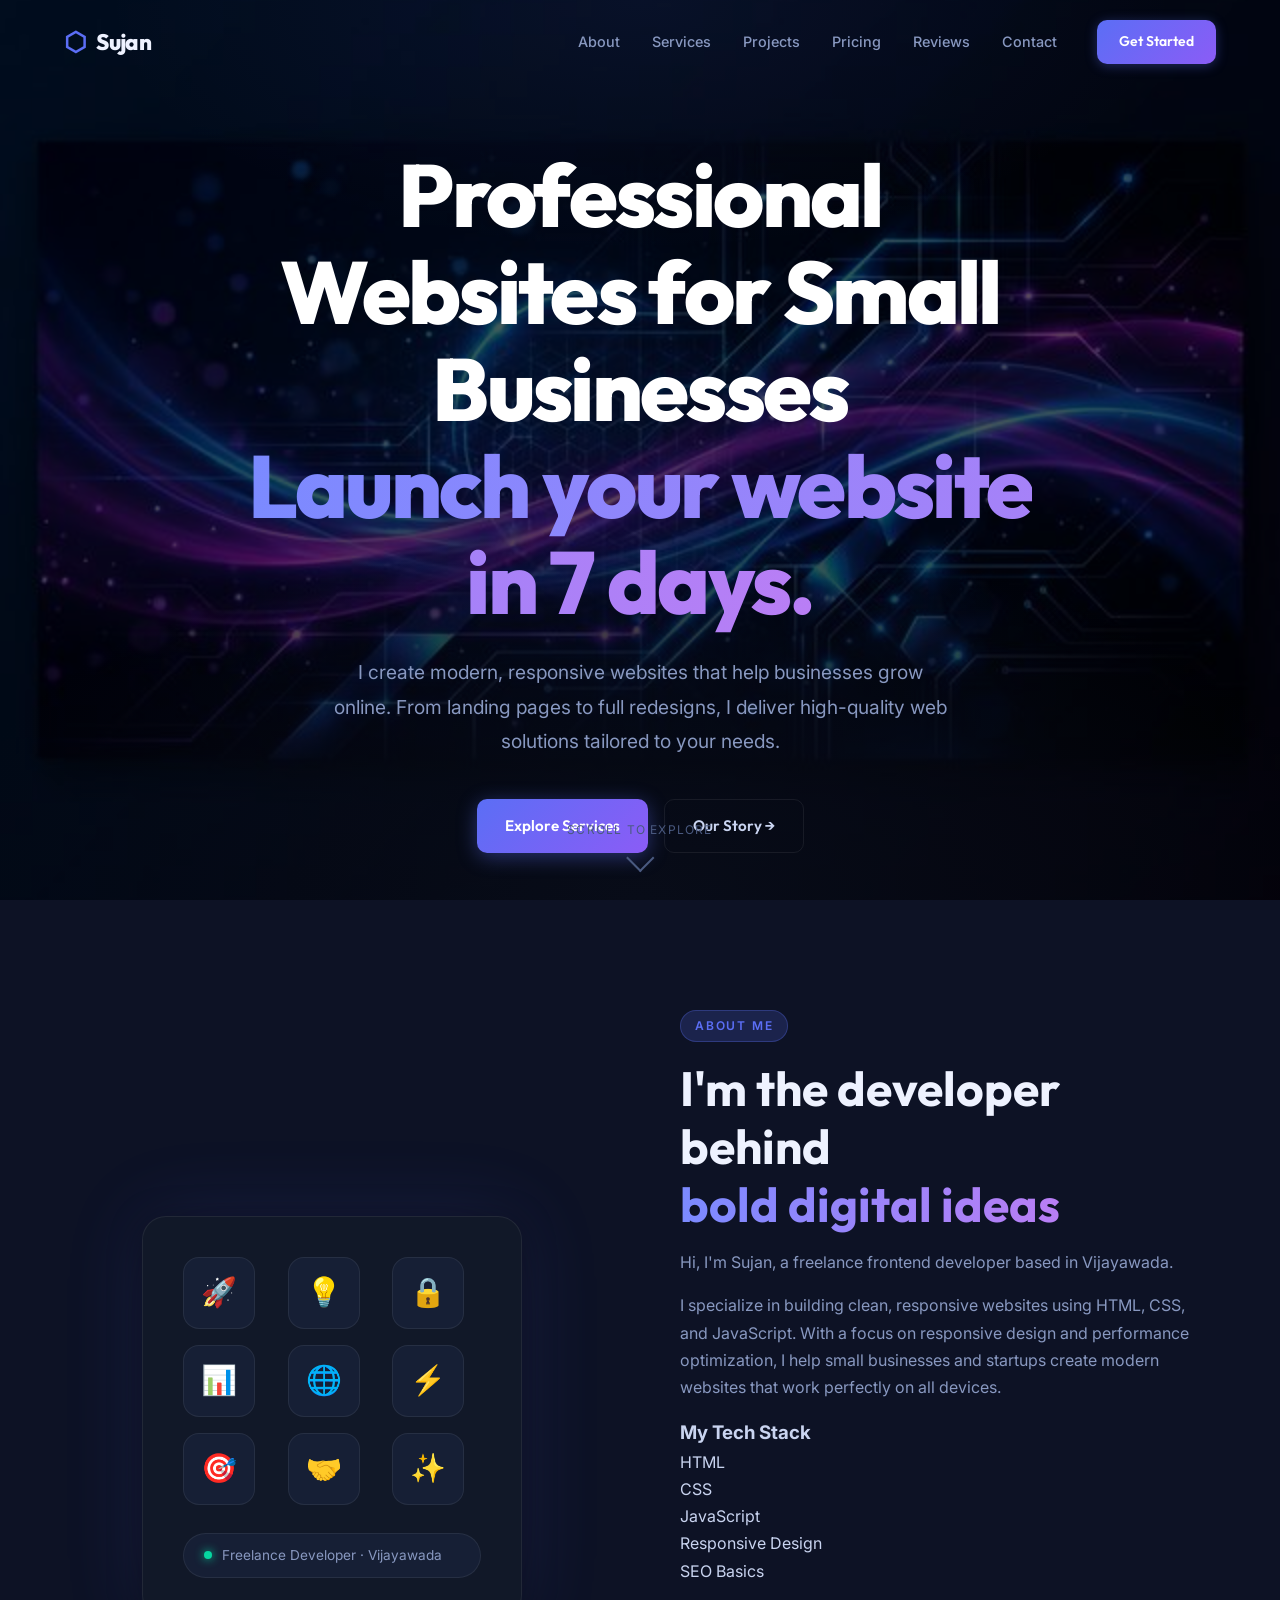
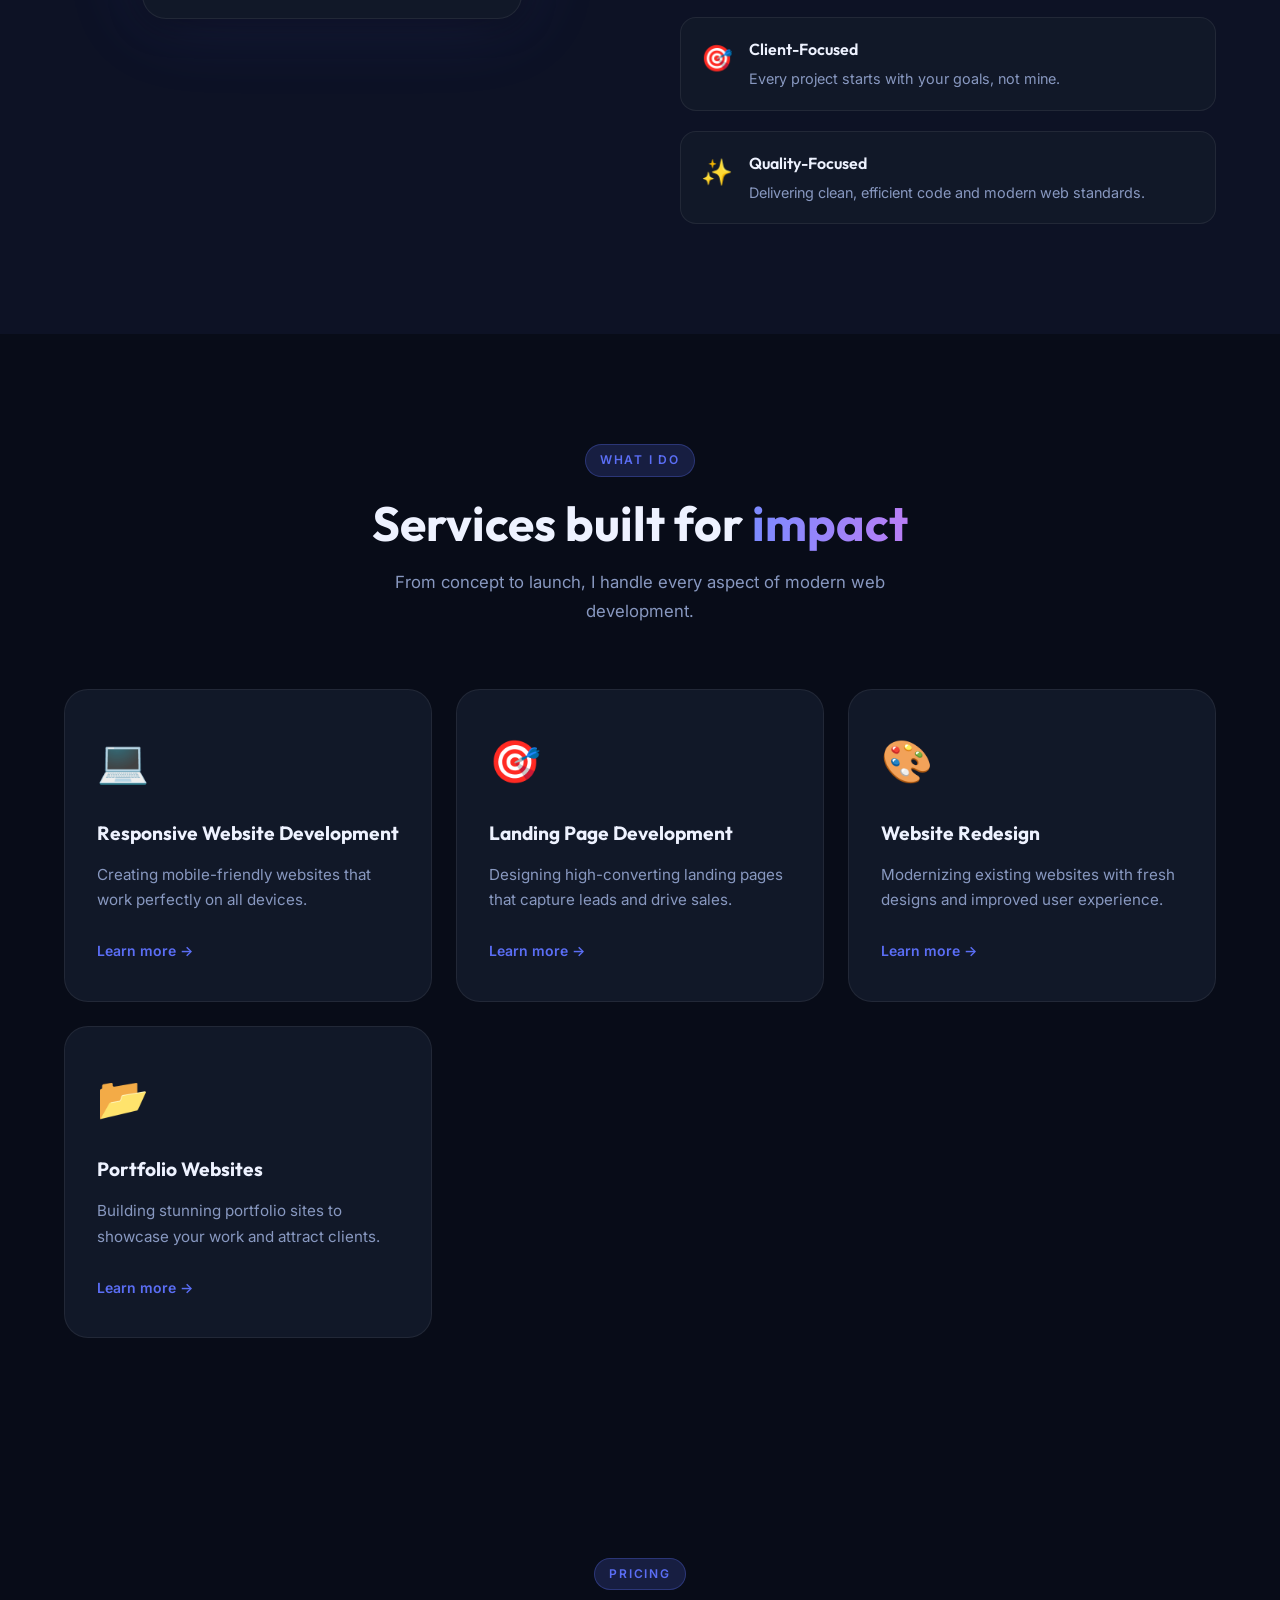
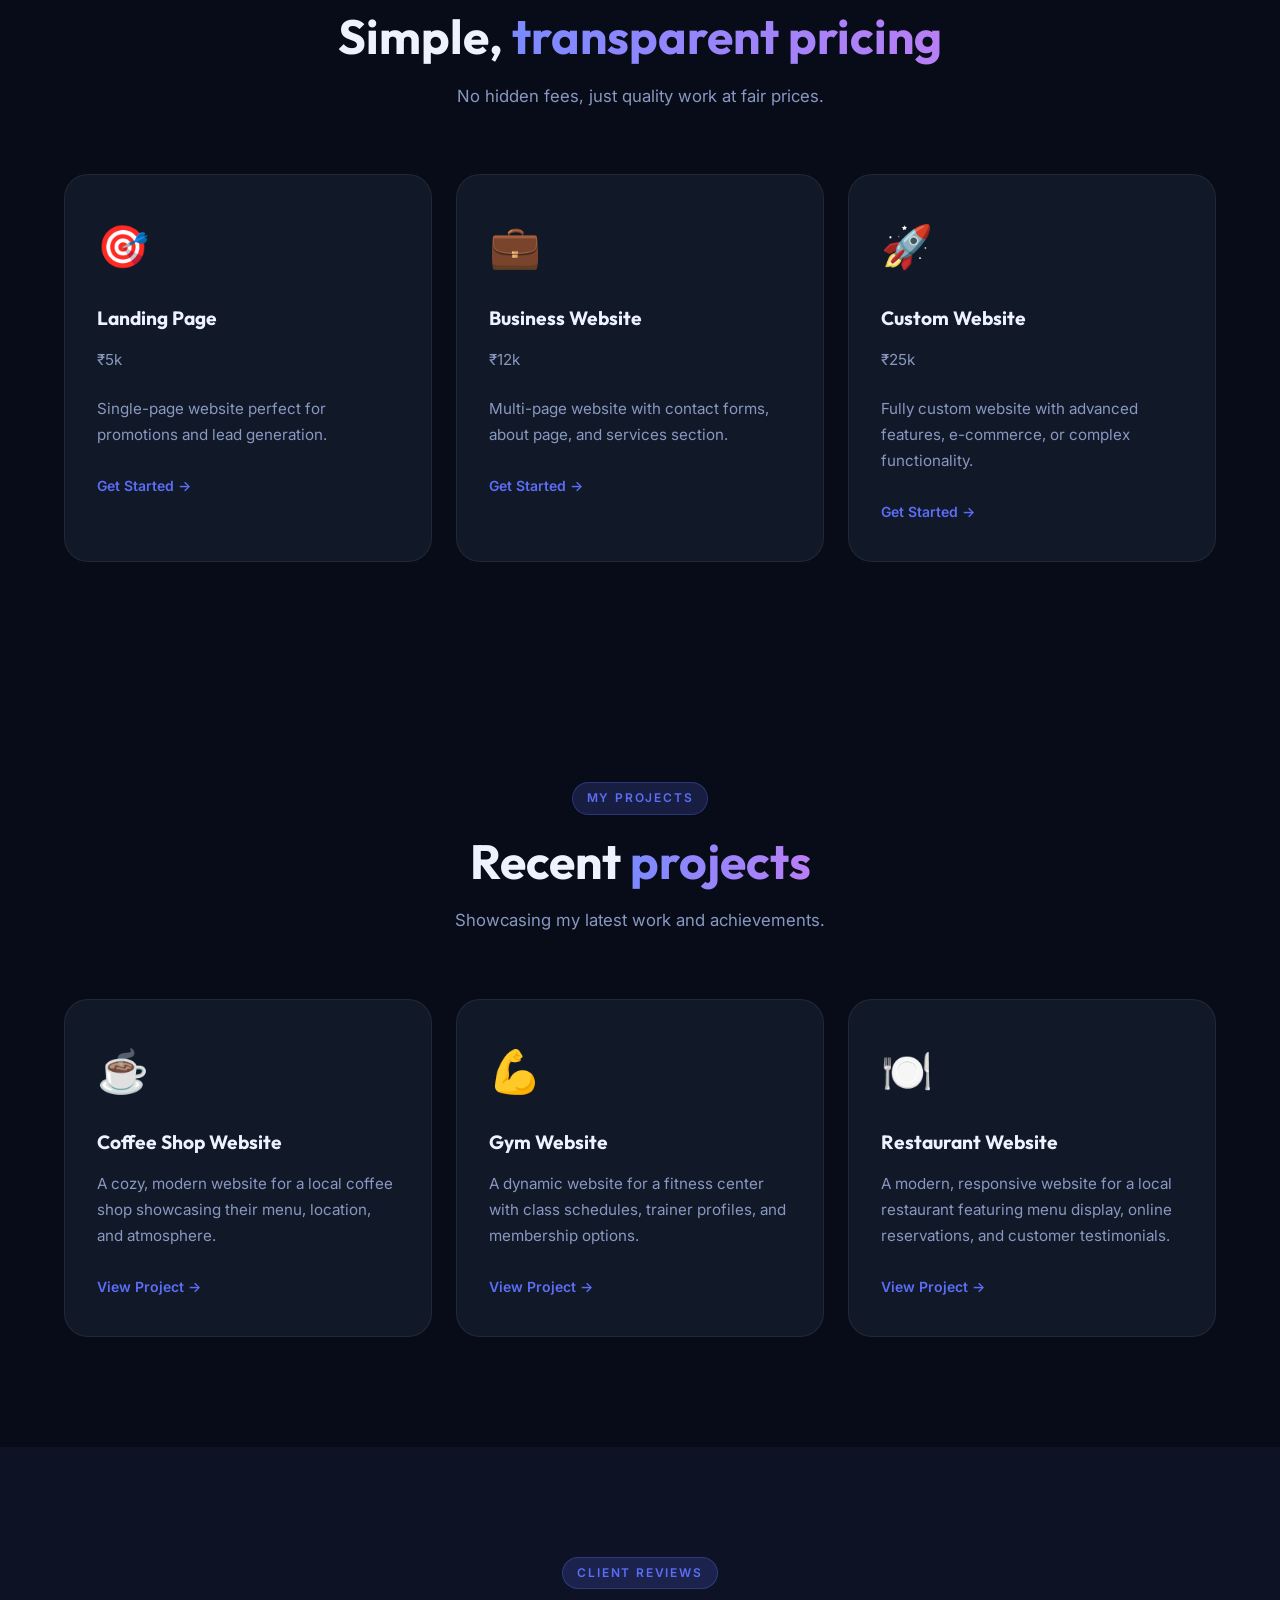
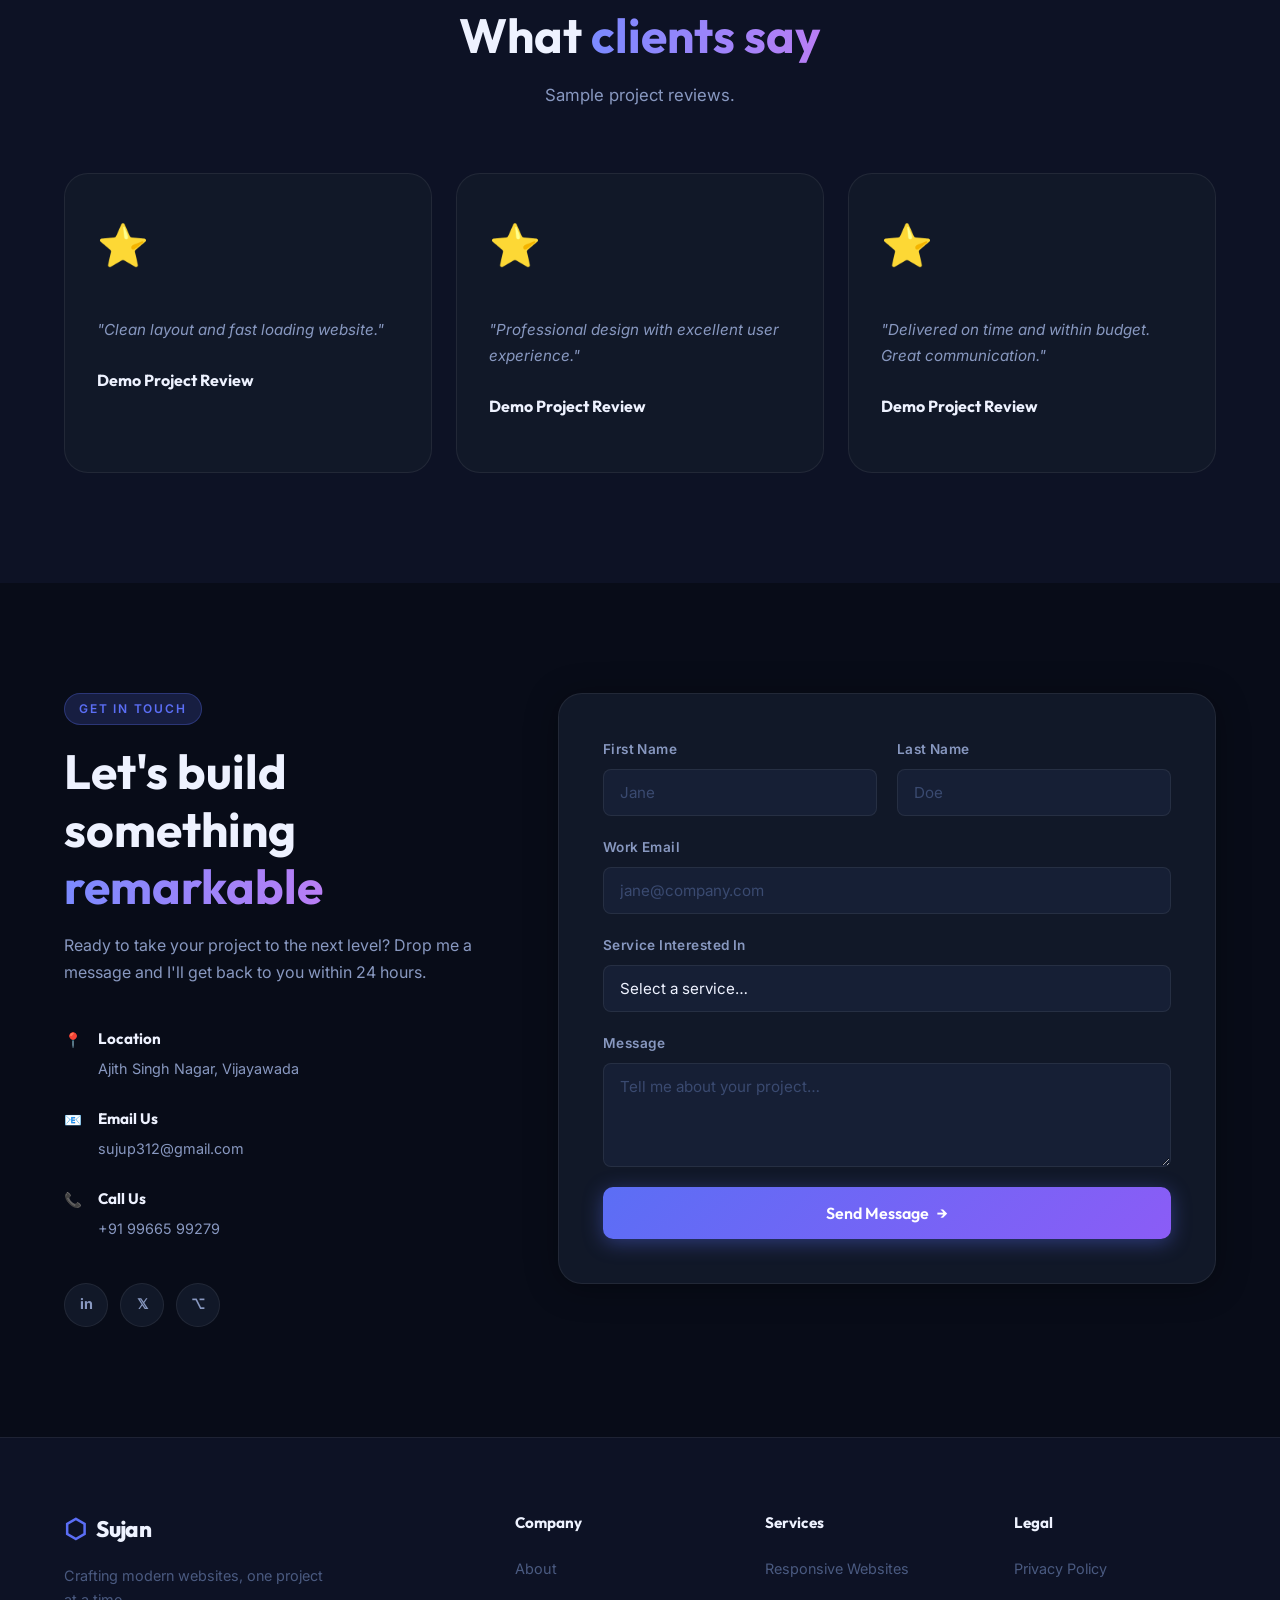
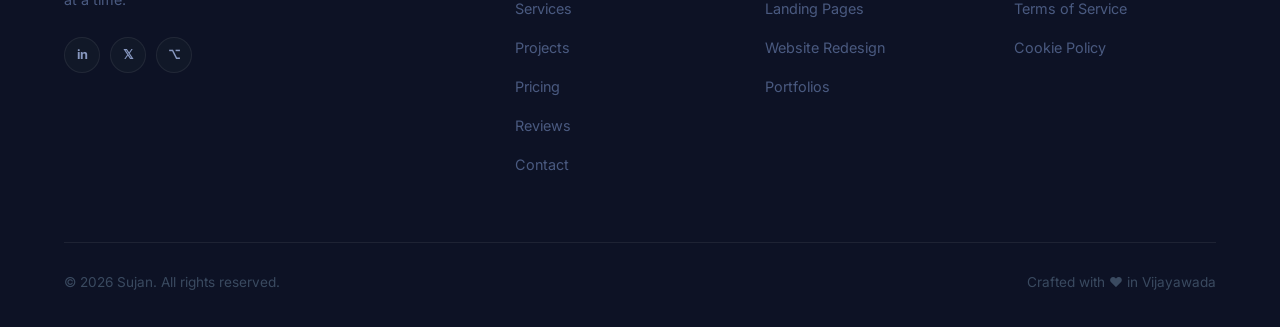
==== index.html @ 2dad61d9 "Add files via upload" ====
<!DOCTYPE html>
<html lang="en">
<head>
  <meta charset="UTF-8" />
  <meta name="viewport" content="width=device-width, initial-scale=1.0" />
  <meta name="description" content="Sujan – Freelance Web Developer specializing in responsive websites, landing pages, and redesigns." />
  <title>Sujan – Freelance Web Developer</title>
  <link rel="preconnect" href="https://fonts.googleapis.com" />
  <link rel="preconnect" href="https://fonts.gstatic.com" crossorigin />
  <link href="https://fonts.googleapis.com/css2?family=Outfit:wght@300;400;500;600;700;800&family=Inter:wght@300;400;500;600&display=swap" rel="stylesheet" />
  <link rel="stylesheet" href="style.css" />
</head>
<body>

  <!-- ===== NAVBAR ===== -->
  <nav class="navbar" id="navbar">
    <div class="nav-container">
      <a href="#home" class="nav-logo">
        <span class="logo-icon">⬡</span>
        <span>Sujan</span>
      </a>
      <ul class="nav-links" id="nav-links">
        <li><a href="#about" class="nav-link">About</a></li>
        <li><a href="#services" class="nav-link">Services</a></li>
        <li><a href="#projects" class="nav-link">Projects</a></li>
        <li><a href="#pricing" class="nav-link">Pricing</a></li>
        <li><a href="#testimonials" class="nav-link">Reviews</a></li>
        <li><a href="#contact" class="nav-link">Contact</a></li>
      </ul>
      <a href="#contact" class="btn btn-nav">Get Started</a>
      <button class="hamburger" id="hamburger" aria-label="Toggle menu">
        <span></span><span></span><span></span>
      </button>
    </div>
  </nav>

  <!-- ===== HERO ===== -->
  <section class="hero" id="home">
    <div class="hero-bg"></div>
    <div class="hero-overlay"></div>
    <div class="hero-content reveal">
      <h1 class="hero-title">
        Professional Websites for Small Businesses<br />
        <span class="gradient-text">Launch your website in 7 days.</span>
      </h1>
      <p class="hero-subtitle">
        I create modern, responsive websites that help businesses grow online. From landing pages to full redesigns, I deliver high-quality web solutions tailored to your needs.
      </p>
      <div class="hero-cta">
        <a href="#services" class="btn btn-primary">Explore Services</a>
        <a href="#about" class="btn btn-ghost">Our Story →</a>
      </div>
    </div>
    <div class="hero-scroll-hint">
      <span>Scroll to explore</span>
      <div class="scroll-arrow"></div>
    </div>
  </section>

  <!-- ===== ABOUT ===== -->
  <section class="about section" id="about">
    <div class="container">
      <div class="about-grid">
        <div class="about-visual reveal">
          <div class="about-card-wrap">
            <div class="about-glow-card">
              <div class="about-icon-grid">
                <div class="icon-tile" style="--d:0.0s">🚀</div>
                <div class="icon-tile" style="--d:0.1s">💡</div>
                <div class="icon-tile" style="--d:0.2s">🔒</div>
                <div class="icon-tile" style="--d:0.3s">📊</div>
                <div class="icon-tile" style="--d:0.4s">🌐</div>
                <div class="icon-tile" style="--d:0.5s">⚡</div>
                <div class="icon-tile" style="--d:0.6s">🎯</div>
                <div class="icon-tile" style="--d:0.7s">🤝</div>
                <div class="icon-tile" style="--d:0.8s">✨</div>
              </div>
              <div class="about-badge-float">
                <span class="badge-dot"></span> Freelance Developer · Vijayawada
              </div>
            </div>
          </div>
        </div>
        <div class="about-text reveal">
          <div class="section-tag">About Me</div>
          <h2 class="section-title">I'm the developer behind<br /><span class="gradient-text">bold digital ideas</span></h2>
          <p class="about-desc">
            Hi, I'm Sujan, a freelance frontend developer based in Vijayawada.
          </p>
          <p class="about-desc">
            I specialize in building clean, responsive websites using HTML, CSS, and JavaScript. With a focus on responsive design and performance optimization, I help small businesses and startups create modern websites that work perfectly on all devices.
          </p>
          <div class="tech-stack">
            <h3>My Tech Stack</h3>
            <ul>
              <li>HTML</li>
              <li>CSS</li>
              <li>JavaScript</li>
              <li>Responsive Design</li>
              <li>SEO Basics</li>
            </ul>
          </div>
          <div class="about-pillars">
            <div class="pillar">
              <span class="pillar-icon">🎯</span>
              <div>
                <strong>Client-Focused</strong>
                <p>Every project starts with your goals, not mine.</p>
              </div>
            </div>
            <div class="pillar">
              <span class="pillar-icon">✨</span>
              <div>
                <strong>Quality-Focused</strong>
                <p>Delivering clean, efficient code and modern web standards.</p>
              </div>
            </div>
          </div>
        </div>
      </div>
    </div>
  </section>

  <!-- ===== SERVICES ===== -->
  <section class="services section" id="services">
    <div class="container">
      <div class="section-header reveal">
        <div class="section-tag">What I Do</div>
        <h2 class="section-title">Services built for <span class="gradient-text">impact</span></h2>
        <p class="section-subtitle">From concept to launch, I handle every aspect of modern web development.</p>
      </div>
      <div class="services-grid">
        <div class="service-card reveal" style="--d:0s">
          <div class="service-icon">💻</div>
          <h3>Responsive Website Development</h3>
          <p>Creating mobile-friendly websites that work perfectly on all devices.</p>
          <a href="#contact" class="card-link">Learn more →</a>
        </div>
        <div class="service-card reveal" style="--d:0.1s">
          <div class="service-icon">🎯</div>
          <h3>Landing Page Development</h3>
          <p>Designing high-converting landing pages that capture leads and drive sales.</p>
          <a href="#contact" class="card-link">Learn more →</a>
        </div>
        <div class="service-card reveal" style="--d:0.2s">
          <div class="service-icon">🎨</div>
          <h3>Website Redesign</h3>
          <p>Modernizing existing websites with fresh designs and improved user experience.</p>
          <a href="#contact" class="card-link">Learn more →</a>
        </div>
        <div class="service-card reveal" style="--d:0.3s">
          <div class="service-icon">📂</div>
          <h3>Portfolio Websites</h3>
          <p>Building stunning portfolio sites to showcase your work and attract clients.</p>
          <a href="#contact" class="card-link">Learn more →</a>
        </div>
      </div>
    </div>
  </section>

  <!-- ===== PRICING ===== -->
  <section class="pricing section" id="pricing">
    <div class="container">
      <div class="section-header reveal">
        <div class="section-tag">Pricing</div>
        <h2 class="section-title">Simple, <span class="gradient-text">transparent pricing</span></h2>
        <p class="section-subtitle">No hidden fees, just quality work at fair prices.</p>
      </div>
      <div class="services-grid">
        <div class="service-card reveal" style="--d:0s">
          <div class="service-icon">🎯</div>
          <h3>Landing Page</h3>
          <p class="price">₹5k</p>
          <p>Single-page website perfect for promotions and lead generation.</p>
          <a href="#contact" class="card-link">Get Started →</a>
        </div>
        <div class="service-card reveal" style="--d:0.1s">
          <div class="service-icon">💼</div>
          <h3>Business Website</h3>
          <p class="price">₹12k</p>
          <p>Multi-page website with contact forms, about page, and services section.</p>
          <a href="#contact" class="card-link">Get Started →</a>
        </div>
        <div class="service-card reveal" style="--d:0.2s">
          <div class="service-icon">🚀</div>
          <h3>Custom Website</h3>
          <p class="price">₹25k</p>
          <p>Fully custom website with advanced features, e-commerce, or complex functionality.</p>
          <a href="#contact" class="card-link">Get Started →</a>
        </div>
      </div>
    </div>
  </section>

  <!-- ===== PROJECTS ===== -->
  <section class="projects section" id="projects">
    <div class="container">
      <div class="section-header reveal">
        <div class="section-tag">My Projects</div>
        <h2 class="section-title">Recent <span class="gradient-text">projects</span></h2>
        <p class="section-subtitle">Showcasing my latest work and achievements.</p>
      </div>
      <div class="services-grid">
        <div class="service-card reveal" style="--d:0s">
          <div class="service-icon">☕</div>
          <h3>Coffee Shop Website</h3>
          <p>A cozy, modern website for a local coffee shop showcasing their menu, location, and atmosphere.</p>
          <a href="#" class="card-link">View Project →</a>
        </div>
        <div class="service-card reveal" style="--d:0.1s">
          <div class="service-icon">💪</div>
          <h3>Gym Website</h3>
          <p>A dynamic website for a fitness center with class schedules, trainer profiles, and membership options.</p>
          <a href="gym-website.html" class="card-link">View Project →</a>
        </div>
        <div class="service-card reveal" style="--d:0.2s">
          <div class="service-icon">🍽️</div>
          <h3>Restaurant Website</h3>
          <p>A modern, responsive website for a local restaurant featuring menu display, online reservations, and customer testimonials.</p>
          <a href="restaurant-website.html" class="card-link">View Project →</a>
        </div>
      </div>
    </div>
  </section>

  <!-- ===== TESTIMONIALS ===== -->
  <section class="testimonials section" id="testimonials">
    <div class="container">
      <div class="section-header reveal">
        <div class="section-tag">Client Reviews</div>
        <h2 class="section-title">What <span class="gradient-text">clients say</span></h2>
        <p class="section-subtitle">Sample project reviews.</p>
      </div>
      <div class="services-grid">
        <div class="service-card reveal" style="--d:0s">
          <div class="service-icon">⭐</div>
          <p class="testimonial-text">"Clean layout and fast loading website."</p>
          <div class="testimonial-author">
            <strong>Demo Project Review</strong>
          </div>
        </div>
        <div class="service-card reveal" style="--d:0.1s">
          <div class="service-icon">⭐</div>
          <p class="testimonial-text">"Professional design with excellent user experience."</p>
          <div class="testimonial-author">
            <strong>Demo Project Review</strong>
          </div>
        </div>
        <div class="service-card reveal" style="--d:0.2s">
          <div class="service-icon">⭐</div>
          <p class="testimonial-text">"Delivered on time and within budget. Great communication."</p>
          <div class="testimonial-author">
            <strong>Demo Project Review</strong>
          </div>
        </div>
      </div>
    </div>
  </section>

  <!-- ===== CONTACT ===== -->
  <section class="contact section" id="contact">
    <div class="container">
      <div class="contact-grid">
        <div class="contact-info reveal">
          <div class="section-tag">Get in Touch</div>
          <h2 class="section-title">Let's build something <span class="gradient-text">remarkable</span></h2>
          <p class="contact-desc">Ready to take your project to the next level? Drop me a message and I'll get back to you within 24 hours.</p>
          <div class="contact-details">
            <div class="contact-item">
              <span class="contact-icon">📍</span>
              <div>
                <strong>Location</strong>
                <span>Ajith Singh Nagar, Vijayawada</span>
              </div>
            </div>
            <div class="contact-item">
              <span class="contact-icon">📧</span>
              <div>
                <strong>Email Us</strong>
                <span>sujup312@gmail.com</span>
              </div>
            </div>
            <div class="contact-item">
              <span class="contact-icon">📞</span>
              <div>
                <strong>Call Us</strong>
                <span>+91 99665 99279</span>
              </div>
            </div>
          </div>
          <div class="contact-social">
            <a href="#" class="social-btn" aria-label="LinkedIn">in</a>
            <a href="#" class="social-btn" aria-label="Twitter">𝕏</a>
            <a href="#" class="social-btn" aria-label="GitHub">⌥</a>
          </div>
        </div>

        <div class="contact-form-wrap reveal">
          <form class="contact-form" id="contact-form" action="https://formspree.io/f/xnjgbzkr" method="POST" novalidate>
            <div class="form-row">
              <div class="form-group">
                <label for="fname">First Name</label>
                <input type="text" id="fname" name="fname" placeholder="Jane" required />
              </div>
              <div class="form-group">
                <label for="lname">Last Name</label>
                <input type="text" id="lname" name="lname" placeholder="Doe" required />
              </div>
            </div>
            <div class="form-group">
              <label for="email">Work Email</label>
              <input type="email" id="email" name="email" placeholder="jane@company.com" required />
            </div>
            <div class="form-group">
              <label for="service">Service Interested In</label>
              <select id="service" name="service">
                <option value="" disabled selected>Select a service…</option>
                <option>Responsive Website Development</option>
                <option>Landing Page Development</option>
                <option>Website Redesign</option>
                <option>Portfolio Websites</option>
                <option>Other</option>
              </select>
            </div>
            <div class="form-group">
              <label for="message">Message</label>
              <textarea id="message" name="message" rows="4" placeholder="Tell me about your project…" required></textarea>
            </div>
            <button type="submit" class="btn btn-primary btn-full" id="submit-btn">
              <span class="btn-text">Send Message</span>
              <span class="btn-icon">→</span>
            </button>
            <div class="form-success" id="form-success">
              <span>✓</span> Message sent! I'll be in touch within 24 hours.
            </div>
          </form>
        </div>
      </div>
    </div>
  </section>

  <!-- ===== FOOTER ===== -->
  <footer class="footer">
    <div class="container">
      <div class="footer-grid">
        <div class="footer-brand">
          <a href="#home" class="nav-logo">
            <span class="logo-icon">⬡</span>
            <span>Sujan</span>
          </a>
          <p class="footer-tagline">Crafting modern websites, one project at a time.</p>
          <div class="footer-social">
            <a href="#" class="social-btn sm" aria-label="LinkedIn">in</a>
            <a href="#" class="social-btn sm" aria-label="Twitter">𝕏</a>
            <a href="#" class="social-btn sm" aria-label="GitHub">⌥</a>
          </div>
        </div>
        <div class="footer-col">
          <h4>Company</h4>
          <ul>
            <li><a href="#about">About</a></li>
            <li><a href="#services">Services</a></li>
            <li><a href="#projects">Projects</a></li>
            <li><a href="#pricing">Pricing</a></li>
            <li><a href="#testimonials">Reviews</a></li>
            <li><a href="#contact">Contact</a></li>
          </ul>
        </div>
        <div class="footer-col">
          <h4>Services</h4>
          <ul>
            <li><a href="#services">Responsive Websites</a></li>
            <li><a href="#services">Landing Pages</a></li>
            <li><a href="#services">Website Redesign</a></li>
            <li><a href="#services">Portfolios</a></li>
          </ul>
        </div>
        <div class="footer-col">
          <h4>Legal</h4>
          <ul>
            <li><a href="#">Privacy Policy</a></li>
            <li><a href="#">Terms of Service</a></li>
            <li><a href="#">Cookie Policy</a></li>
          </ul>
        </div>
      </div>
      <div class="footer-bottom">
        <p>© 2026 Sujan. All rights reserved.</p>
        <p class="footer-made">Crafted with ♥ in Vijayawada</p>
      </div>
    </div>
  </footer>

  <script src="script.js"></script>
</body>
</html>
---- style.css ----
/* =========================================
   NEXORA BUSINESS WEBSITE – STYLESHEET
   ========================================= */

/* ------- GOOGLE FONTS (preconnected in HTML) ------- */

/* ------- CSS CUSTOM PROPERTIES ------- */
:root {
  /* Brand Colors */
  --color-bg:          #080c18;
  --color-bg-alt:      #0d1225;
  --color-surface:     #111828;
  --color-surface-2:   #161f35;
  --color-border:      rgba(255,255,255,0.07);

  --color-primary:     #5b6ef5;
  --color-primary-glow:#5b6ef530;
  --color-accent:      #8b5cf6;
  --color-accent-alt:  #06d6a0;

  --gradient-primary: linear-gradient(135deg, #5b6ef5 0%, #8b5cf6 100%);
  --gradient-text:    linear-gradient(90deg, #7b8aff, #b97ef5, #7b8aff);

  /* Typography */
  --font-heading: 'Outfit', sans-serif;
  --font-body:    'Inter', sans-serif;

  /* Spacing */
  --section-pad: 110px;
  --container-max: 1200px;

  /* Borders & Radius */
  --radius-sm:  8px;
  --radius-md:  16px;
  --radius-lg:  24px;

  /* Shadows */
  --shadow-card: 0 4px 32px rgba(0,0,0,0.35);
  --shadow-glow: 0 0 40px rgba(91,110,245,0.25);

  /* Transitions */
  --ease: cubic-bezier(0.22, 1, 0.36, 1);
  --transition: 0.4s var(--ease);
}

/* ------- RESET ------- */
*, *::before, *::after { box-sizing: border-box; margin: 0; padding: 0; }
html { scroll-behavior: smooth; }
body {
  font-family: var(--font-body);
  background: var(--color-bg);
  color: #c9d4f0;
  line-height: 1.7;
  overflow-x: hidden;
}
img { display: block; max-width: 100%; }
a { text-decoration: none; color: inherit; }
ul { list-style: none; }
button { cursor: pointer; font-family: inherit; border: none; background: none; }

/* ------- UTILITY ------- */
.container { max-width: var(--container-max); margin: 0 auto; padding: 0 24px; }
.section { padding: var(--section-pad) 0; }

.gradient-text {
  background: var(--gradient-text);
  background-size: 200%;
  -webkit-background-clip: text;
  -webkit-text-fill-color: transparent;
  background-clip: text;
  animation: shimmer 4s linear infinite;
}
@keyframes shimmer {
  0%   { background-position: 0% 50%; }
  100% { background-position: 200% 50%; }
}

.section-tag {
  display: inline-block;
  font-size: 0.75rem;
  font-weight: 600;
  letter-spacing: 0.15em;
  text-transform: uppercase;
  color: var(--color-primary);
  background: var(--color-primary-glow);
  border: 1px solid rgba(91,110,245,0.3);
  padding: 5px 14px;
  border-radius: 50px;
  margin-bottom: 18px;
}

.section-header { text-align: center; margin-bottom: 64px; }

.section-title {
  font-family: var(--font-heading);
  font-size: clamp(2rem, 4vw, 3rem);
  font-weight: 700;
  color: #eef2ff;
  line-height: 1.2;
  margin-bottom: 16px;
}

.section-subtitle {
  font-size: 1.05rem;
  color: #8898c0;
  max-width: 560px;
  margin: 0 auto;
}

/* ------- REVEAL ANIMATION ------- */
.reveal {
  opacity: 0;
  transform: translateY(36px);
  transition: opacity 0.7s var(--ease), transform 0.7s var(--ease);
  transition-delay: var(--d, 0s);
}
.reveal.visible {
  opacity: 1;
  transform: translateY(0);
}

/* ------- BUTTONS ------- */
.btn {
  display: inline-flex;
  align-items: center;
  gap: 8px;
  font-family: var(--font-heading);
  font-size: 0.95rem;
  font-weight: 600;
  padding: 13px 28px;
  border-radius: 10px;
  transition: var(--transition);
  position: relative;
  overflow: hidden;
}
.btn::before {
  content: '';
  position: absolute;
  inset: 0;
  background: rgba(255,255,255,0.08);
  opacity: 0;
  transition: opacity 0.3s;
}
.btn:hover::before { opacity: 1; }

.btn-primary {
  background: var(--gradient-primary);
  color: #fff;
  box-shadow: 0 4px 20px rgba(91,110,245,0.4);
}
.btn-primary:hover {
  transform: translateY(-2px);
  box-shadow: 0 8px 32px rgba(91,110,245,0.55);
}

.btn-ghost {
  background: transparent;
  color: #c9d4f0;
  border: 1px solid var(--color-border);
}
.btn-ghost:hover {
  border-color: rgba(91,110,245,0.5);
  color: #fff;
  transform: translateY(-2px);
}

.btn-nav {
  background: var(--gradient-primary);
  color: #fff;
  padding: 10px 22px;
  font-size: 0.875rem;
  box-shadow: 0 2px 12px rgba(91,110,245,0.35);
}
.btn-nav:hover { transform: translateY(-2px); }

.btn-full { width: 100%; justify-content: center; padding: 16px; font-size: 1rem; }

/* ------- NAVBAR ------- */
.navbar {
  position: fixed;
  top: 0; left: 0; right: 0;
  z-index: 1000;
  padding: 20px 0;
  transition: var(--transition);
}
.navbar.scrolled {
  background: rgba(8, 12, 24, 0.85);
  backdrop-filter: blur(20px);
  -webkit-backdrop-filter: blur(20px);
  border-bottom: 1px solid var(--color-border);
  padding: 12px 0;
  box-shadow: 0 4px 32px rgba(0,0,0,0.4);
}
.nav-container {
  max-width: var(--container-max);
  margin: 0 auto;
  padding: 0 24px;
  display: flex;
  align-items: center;
  gap: 40px;
}
.nav-logo {
  display: flex;
  align-items: center;
  gap: 10px;
  font-family: var(--font-heading);
  font-size: 1.4rem;
  font-weight: 800;
  color: #eef2ff;
  letter-spacing: -0.03em;
}
.logo-icon {
  color: var(--color-primary);
  font-size: 1.6rem;
  line-height: 1;
}
.nav-links {
  display: flex;
  gap: 32px;
  margin-left: auto;
}
.nav-link {
  font-size: 0.9rem;
  font-weight: 500;
  color: #8898c0;
  position: relative;
  transition: color 0.3s;
}
.nav-link::after {
  content: '';
  position: absolute;
  bottom: -3px; left: 0;
  width: 0; height: 2px;
  background: var(--gradient-primary);
  border-radius: 2px;
  transition: width 0.3s var(--ease);
}
.nav-link:hover { color: #eef2ff; }
.nav-link:hover::after { width: 100%; }

.hamburger {
  display: none;
  flex-direction: column;
  gap: 5px;
  padding: 4px;
  margin-left: auto;
}
.hamburger span {
  display: block;
  width: 24px; height: 2px;
  background: #c9d4f0;
  border-radius: 2px;
  transition: var(--transition);
}
.hamburger.open span:nth-child(1) { transform: translateY(7px) rotate(45deg); }
.hamburger.open span:nth-child(2) { opacity: 0; }
.hamburger.open span:nth-child(3) { transform: translateY(-7px) rotate(-45deg); }

/* ------- HERO ------- */
.hero {
  position: relative;
  min-height: 100vh;
  display: flex;
  flex-direction: column;
  align-items: center;
  justify-content: center;
  padding: 100px 24px 0;
  overflow: hidden;
  text-align: center;
}
.hero-bg {
  position: absolute;
  inset: 0;
  background: url('hero-bg.png') center/cover no-repeat;
  filter: brightness(0.35) saturate(1.2);
  z-index: 0;
}
.hero-overlay {
  position: absolute;
  inset: 0;
  background: radial-gradient(ellipse 80% 60% at 50% 100%, rgba(8,12,24,1) 0%, transparent 70%),
              radial-gradient(ellipse 60% 40% at 50% 0%, rgba(91,110,245,0.08) 0%, transparent 70%);
  z-index: 1;
}
.hero-content {
  position: relative;
  z-index: 2;
  max-width: 820px;
}
.hero-badge {
  display: inline-block;
  font-size: 0.8rem;
  font-weight: 600;
  letter-spacing: 0.05em;
  color: var(--color-accent-alt);
  background: rgba(6,214,160,0.1);
  border: 1px solid rgba(6,214,160,0.25);
  padding: 6px 18px;
  border-radius: 50px;
  margin-bottom: 28px;
}
.hero-title {
  font-family: var(--font-heading);
  font-size: clamp(3rem, 7vw, 5.5rem);
  font-weight: 800;
  line-height: 1.1;
  letter-spacing: -0.03em;
  color: #ffffff;
  margin-bottom: 24px;
}
.hero-subtitle {
  font-size: clamp(1rem, 2vw, 1.2rem);
  color: #8898c0;
  max-width: 620px;
  margin: 0 auto 40px;
  line-height: 1.8;
}
.hero-cta {
  display: flex;
  gap: 16px;
  justify-content: center;
  flex-wrap: wrap;
}

/* Hero Stats */
.hero-stats {
  position: relative;
  z-index: 2;
  display: flex;
  align-items: center;
  gap: 0;
  background: rgba(17,24,40,0.7);
  backdrop-filter: blur(20px);
  border: 1px solid var(--color-border);
  border-radius: var(--radius-lg);
  padding: 28px 48px;
  margin-top: 80px;
  flex-wrap: wrap;
  justify-content: center;
  box-shadow: var(--shadow-card), var(--shadow-glow);
}
.stat {
  display: flex;
  flex-direction: column;
  align-items: center;
  padding: 0 40px;
  gap: 4px;
}
.stat-number {
  font-family: var(--font-heading);
  font-size: 2.4rem;
  font-weight: 800;
  color: #eef2ff;
  letter-spacing: -0.03em;
  line-height: 1;
}
.stat-plus {
  font-size: 1.4rem;
  color: var(--color-primary);
}
.stat-label {
  font-size: 0.8rem;
  color: #8898c0;
  text-transform: uppercase;
  letter-spacing: 0.08em;
  font-weight: 500;
}
.stat-divider {
  width: 1px;
  height: 48px;
  background: var(--color-border);
}

/* Hero Scroll Hint */
.hero-scroll-hint {
  position: absolute;
  bottom: 32px;
  left: 50%;
  transform: translateX(-50%);
  z-index: 2;
  display: flex;
  flex-direction: column;
  align-items: center;
  gap: 8px;
  font-size: 0.75rem;
  color: #4a5a80;
  letter-spacing: 0.1em;
  text-transform: uppercase;
}
.scroll-arrow {
  width: 20px; height: 20px;
  border-right: 2px solid #4a5a80;
  border-bottom: 2px solid #4a5a80;
  transform: rotate(45deg);
  animation: bounce 2s infinite;
}
@keyframes bounce {
  0%, 100% { transform: rotate(45deg) translateY(0); }
  50%       { transform: rotate(45deg) translateY(5px); }
}

/* ------- ABOUT ------- */
.about { background: var(--color-bg-alt); }
.about-grid {
  display: grid;
  grid-template-columns: 1fr 1fr;
  gap: 80px;
  align-items: center;
}
.about-card-wrap {
  display: flex;
  justify-content: center;
}
.about-glow-card {
  position: relative;
  background: var(--color-surface);
  border: 1px solid var(--color-border);
  border-radius: var(--radius-lg);
  padding: 40px;
  box-shadow: var(--shadow-card), 0 0 80px rgba(91,110,245,0.15);
  max-width: 380px;
  width: 100%;
}
.about-icon-grid {
  display: grid;
  grid-template-columns: repeat(3, 1fr);
  gap: 16px;
  margin-bottom: 28px;
}
.icon-tile {
  display: flex;
  align-items: center;
  justify-content: center;
  width: 72px; height: 72px;
  background: var(--color-surface-2);
  border: 1px solid var(--color-border);
  border-radius: var(--radius-md);
  font-size: 1.8rem;
  animation: float-tile 4s ease-in-out infinite;
  animation-delay: var(--d, 0s);
}
@keyframes float-tile {
  0%, 100% { transform: translateY(0); }
  50%       { transform: translateY(-6px); }
}
.about-badge-float {
  display: flex;
  align-items: center;
  gap: 10px;
  font-size: 0.85rem;
  color: #8898c0;
  background: var(--color-surface-2);
  border: 1px solid var(--color-border);
  border-radius: 50px;
  padding: 10px 20px;
}
.badge-dot {
  width: 8px; height: 8px;
  border-radius: 50%;
  background: var(--color-accent-alt);
  box-shadow: 0 0 10px var(--color-accent-alt);
  animation: pulse-dot 2s infinite;
}
@keyframes pulse-dot {
  0%, 100% { opacity: 1; }
  50%       { opacity: 0.4; }
}

.about-desc { color: #8898c0; margin-bottom: 16px; }
.about-pillars { display: flex; flex-direction: column; gap: 20px; margin-top: 32px; }
.pillar {
  display: flex;
  gap: 16px;
  align-items: flex-start;
  background: var(--color-surface);
  border: 1px solid var(--color-border);
  border-radius: var(--radius-md);
  padding: 18px 20px;
  transition: border-color 0.3s, box-shadow 0.3s;
}
.pillar:hover {
  border-color: rgba(91,110,245,0.35);
  box-shadow: 0 0 20px rgba(91,110,245,0.1);
}
.pillar-icon { font-size: 1.6rem; flex-shrink: 0; }
.pillar strong { display: block; color: #eef2ff; margin-bottom: 4px; font-family: var(--font-heading); font-weight: 600; }
.pillar p { font-size: 0.9rem; color: #8898c0; margin: 0; }

/* ------- SERVICES ------- */
.services { background: var(--color-bg); }
.services-grid {
  display: grid;
  grid-template-columns: repeat(3, 1fr);
  gap: 24px;
}
.service-card {
  background: var(--color-surface);
  border: 1px solid var(--color-border);
  border-radius: var(--radius-lg);
  padding: 36px 32px;
  transition: transform 0.4s var(--ease), border-color 0.4s, box-shadow 0.4s;
  position: relative;
  overflow: hidden;
}
.service-card::before {
  content: '';
  position: absolute;
  top: 0; left: 0;
  width: 100%; height: 3px;
  background: var(--gradient-primary);
  transform: scaleX(0);
  transform-origin: left;
  transition: transform 0.4s var(--ease);
}
.service-card:hover {
  transform: translateY(-8px);
  border-color: rgba(91,110,245,0.35);
  box-shadow: var(--shadow-card), 0 16px 48px rgba(91,110,245,0.15);
}
.service-card:hover::before { transform: scaleX(1); }
.service-icon {
  font-size: 2.6rem;
  margin-bottom: 20px;
  display: block;
}
.service-card h3 {
  font-family: var(--font-heading);
  font-size: 1.2rem;
  font-weight: 700;
  color: #eef2ff;
  margin-bottom: 12px;
}
.service-card p { font-size: 0.95rem; color: #8898c0; line-height: 1.7; margin-bottom: 24px; }
.card-link {
  font-size: 0.875rem;
  font-weight: 600;
  color: var(--color-primary);
  transition: gap 0.3s;
  display: inline-flex;
  align-items: center;
  gap: 4px;
}
.card-link:hover { gap: 8px; }

/* ------- TESTIMONIALS ------- */
.testimonials { background: var(--color-bg-alt); }
.testimonial-slider { position: relative; overflow: hidden; }
.testimonial-track {
  display: flex;
  transition: transform 0.6s var(--ease);
}
.testimonial-slide {
  min-width: 100%;
  padding: 8px 16px;
}
.testimonial-card {
  background: var(--color-surface);
  border: 1px solid var(--color-border);
  border-radius: var(--radius-lg);
  padding: 48px;
  max-width: 780px;
  margin: 0 auto;
  box-shadow: var(--shadow-card);
  position: relative;
}
.quote-icon {
  font-size: 5rem;
  line-height: 1;
  color: var(--color-primary);
  opacity: 0.25;
  font-family: serif;
  position: absolute;
  top: 20px; left: 36px;
}
.testimonial-text {
  font-size: 1.1rem;
  color: #c9d4f0;
  line-height: 1.85;
  margin-bottom: 32px;
  font-style: italic;
  padding-top: 16px;
}
.testimonial-author {
  display: flex;
  align-items: center;
  gap: 16px;
  margin-bottom: 16px;
}
.author-avatar {
  width: 52px; height: 52px;
  border-radius: 50%;
  display: flex;
  align-items: center;
  justify-content: center;
  font-weight: 700;
  font-size: 0.95rem;
  color: #fff;
  flex-shrink: 0;
}
.testimonial-author strong { display: block; color: #eef2ff; font-family: var(--font-heading); font-size: 1rem; }
.testimonial-author span  { font-size: 0.85rem; color: #8898c0; }
.stars { color: #f59e0b; font-size: 1.1rem; letter-spacing: 2px; }

.slider-controls {
  display: flex;
  align-items: center;
  justify-content: center;
  gap: 20px;
  margin-top: 32px;
}
.slider-btn {
  width: 44px; height: 44px;
  border-radius: 50%;
  background: var(--color-surface);
  border: 1px solid var(--color-border);
  color: #c9d4f0;
  font-size: 1.4rem;
  display: flex; align-items: center; justify-content: center;
  transition: var(--transition);
}
.slider-btn:hover {
  background: var(--color-primary);
  border-color: var(--color-primary);
  color: #fff;
  transform: scale(1.05);
}
.slider-dots { display: flex; gap: 8px; }
.dot {
  width: 9px; height: 9px;
  border-radius: 50%;
  background: var(--color-border);
  border: 1px solid rgba(255,255,255,0.15);
  transition: var(--transition);
}
.dot.active, .dot:hover {
  background: var(--color-primary);
  border-color: var(--color-primary);
  transform: scale(1.2);
}

/* Client Logos */
.client-logos { text-align: center; margin-top: 72px; }
.logos-label { font-size: 0.8rem; color: #4a5a80; text-transform: uppercase; letter-spacing: 0.1em; margin-bottom: 24px; }
.logos-row {
  display: flex;
  align-items: center;
  justify-content: center;
  gap: 12px;
  flex-wrap: wrap;
}
.logo-item {
  padding: 12px 28px;
  background: var(--color-surface);
  border: 1px solid var(--color-border);
  border-radius: var(--radius-sm);
  font-family: var(--font-heading);
  font-weight: 700;
  font-size: 0.9rem;
  color: #4a5a80;
  letter-spacing: 0.05em;
  transition: color 0.3s, border-color 0.3s;
}
.logo-item:hover { color: #eef2ff; border-color: rgba(91,110,245,0.35); }

/* ------- CONTACT ------- */
.contact { background: var(--color-bg); }
.contact-grid {
  display: grid;
  grid-template-columns: 1fr 1.2fr;
  gap: 80px;
  align-items: start;
}
.contact-desc { color: #8898c0; margin-bottom: 40px; }
.contact-details { display: flex; flex-direction: column; gap: 24px; margin-bottom: 40px; }
.contact-item {
  display: flex;
  gap: 16px;
  align-items: flex-start;
}
.contact-icon { font-size: 1.4rem; flex-shrink: 0; margin-top: 2px; }
.contact-item strong { display: block; color: #eef2ff; font-family: var(--font-heading); font-size: 0.95rem; margin-bottom: 3px; }
.contact-item span { font-size: 0.9rem; color: #8898c0; }
.contact-social { display: flex; gap: 12px; }
.social-btn {
  display: flex; align-items: center; justify-content: center;
  width: 44px; height: 44px;
  border-radius: 50%;
  background: var(--color-surface);
  border: 1px solid var(--color-border);
  color: #8898c0;
  font-weight: 700;
  font-size: 0.9rem;
  transition: var(--transition);
}
.social-btn:hover {
  background: var(--gradient-primary);
  border-color: transparent;
  color: #fff;
  transform: translateY(-3px);
  box-shadow: 0 6px 20px rgba(91,110,245,0.4);
}
.social-btn.sm { width: 36px; height: 36px; font-size: 0.8rem; }

/* Contact Form */
.contact-form-wrap {
  background: var(--color-surface);
  border: 1px solid var(--color-border);
  border-radius: var(--radius-lg);
  padding: 44px;
  box-shadow: var(--shadow-card);
}
.contact-form { display: flex; flex-direction: column; gap: 20px; }
.form-row { display: grid; grid-template-columns: 1fr 1fr; gap: 20px; }
.form-group { display: flex; flex-direction: column; gap: 8px; }
.form-group label { font-size: 0.85rem; font-weight: 600; color: #8898c0; letter-spacing: 0.03em; }
.form-group input,
.form-group select,
.form-group textarea {
  background: var(--color-surface-2);
  border: 1px solid var(--color-border);
  border-radius: var(--radius-sm);
  padding: 13px 16px;
  color: #eef2ff;
  font-family: var(--font-body);
  font-size: 0.95rem;
  transition: border-color 0.3s, box-shadow 0.3s;
  outline: none;
  resize: vertical;
}
.form-group select { appearance: none; cursor: pointer; }
.form-group input::placeholder,
.form-group textarea::placeholder { color: #3a4a70; }
.form-group input:focus,
.form-group select:focus,
.form-group textarea:focus {
  border-color: var(--color-primary);
  box-shadow: 0 0 0 3px rgba(91,110,245,0.15);
}
.form-success {
  display: none;
  background: rgba(6,214,160,0.1);
  border: 1px solid rgba(6,214,160,0.3);
  border-radius: var(--radius-sm);
  padding: 14px 18px;
  color: var(--color-accent-alt);
  font-size: 0.9rem;
  font-weight: 500;
  text-align: center;
}
.form-success.show { display: block; animation: fadeIn 0.5s var(--ease); }
@keyframes fadeIn { from { opacity: 0; transform: translateY(8px); } to { opacity: 1; transform: none; } }

/* ------- FOOTER ------- */
.footer {
  background: var(--color-bg-alt);
  border-top: 1px solid var(--color-border);
  padding: 72px 0 32px;
}
.footer-grid {
  display: grid;
  grid-template-columns: 2fr 1fr 1fr 1fr;
  gap: 48px;
  margin-bottom: 64px;
}
.footer-tagline { font-size: 0.9rem; color: #4a5a80; margin: 16px 0 24px; line-height: 1.7; max-width: 260px; }
.footer-social { display: flex; gap: 10px; }
.footer-col h4 {
  font-family: var(--font-heading);
  font-size: 0.95rem;
  font-weight: 700;
  color: #eef2ff;
  margin-bottom: 20px;
}
.footer-col ul { display: flex; flex-direction: column; gap: 12px; }
.footer-col ul li a { font-size: 0.9rem; color: #4a5a80; transition: color 0.3s; }
.footer-col ul li a:hover { color: var(--color-primary); }
.footer-bottom {
  display: flex;
  justify-content: space-between;
  align-items: center;
  border-top: 1px solid var(--color-border);
  padding-top: 28px;
  font-size: 0.85rem;
  color: #3a4a60;
  flex-wrap: wrap;
  gap: 12px;
}

/* ------- RESPONSIVE ------- */
@media (max-width: 1024px) {
  .about-grid { grid-template-columns: 1fr; gap: 48px; }
  .about-visual { order: -1; }
  .services-grid { grid-template-columns: repeat(2, 1fr); }
  .footer-grid { grid-template-columns: 1fr 1fr; }
}

@media (max-width: 768px) {
  :root { --section-pad: 72px; }

  .nav-links {
    position: fixed;
    top: 0; left: 0;
    width: 100%; height: 100vh;
    background: var(--color-bg);
    flex-direction: column;
    align-items: center;
    justify-content: center;
    gap: 40px;
    display: flex;
    transform: translateX(-120%);
    transition: transform 0.4s var(--ease);
    z-index: 999;
  }
  .nav-links.open { transform: translateX(0); }
  .nav-link { font-size: 1.4rem; }
  .btn-nav { display: none; }
  .hamburger { display: flex; z-index: 1001; }

  .hero-stats { padding: 20px 24px; gap: 16px; }
  .stat { padding: 0 16px; }
  .stat-number { font-size: 1.8rem; }
  .stat-divider { height: 32px; }

  .services-grid { grid-template-columns: 1fr; }

  .contact-grid { grid-template-columns: 1fr; gap: 48px; }

  .form-row { grid-template-columns: 1fr; }

  .footer-grid { grid-template-columns: 1fr; gap: 36px; }
  .footer-bottom { flex-direction: column; text-align: center; }

  .testimonial-card { padding: 32px 24px; }
}

@media (max-width: 480px) {
  .hero-title { font-size: 2.5rem; }
  .hero-cta { flex-direction: column; align-items: center; }
  .hero-stats { flex-direction: column; }
  .stat-divider { width: 80%; height: 1px; }
}
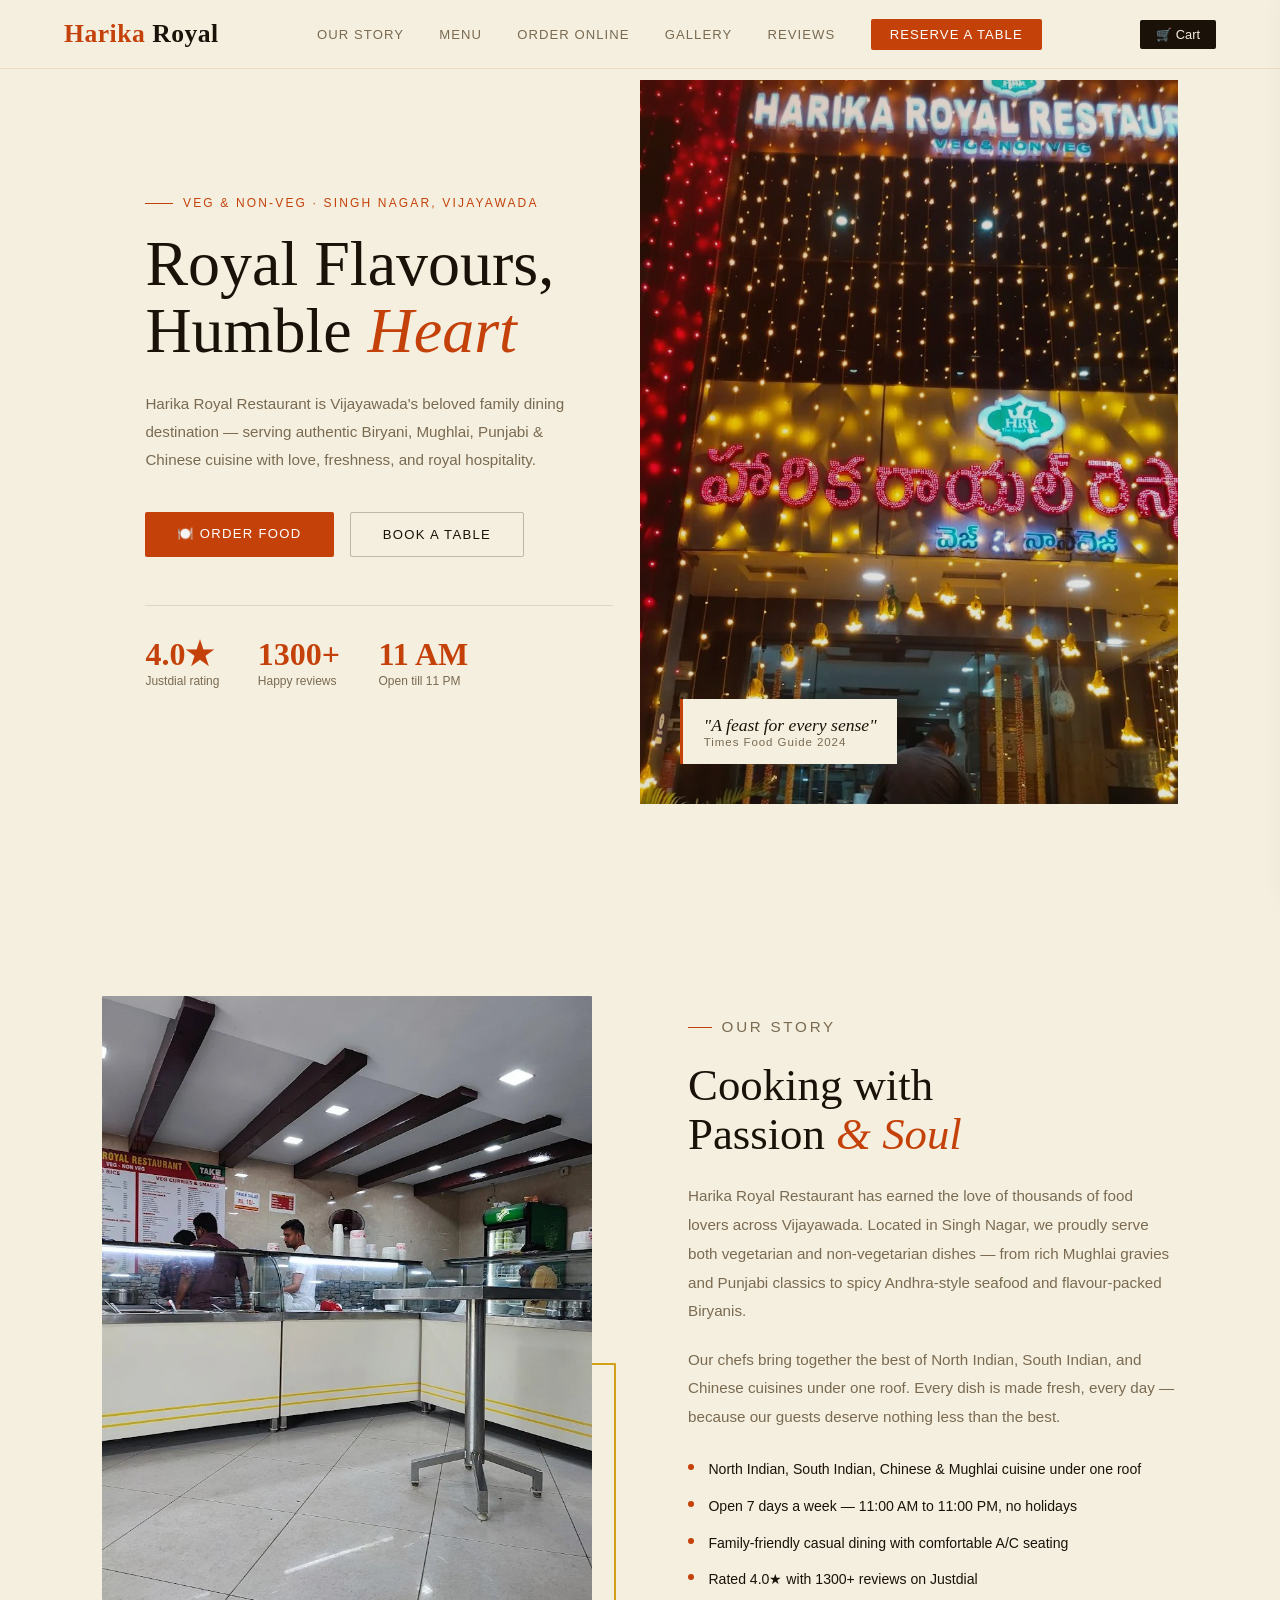
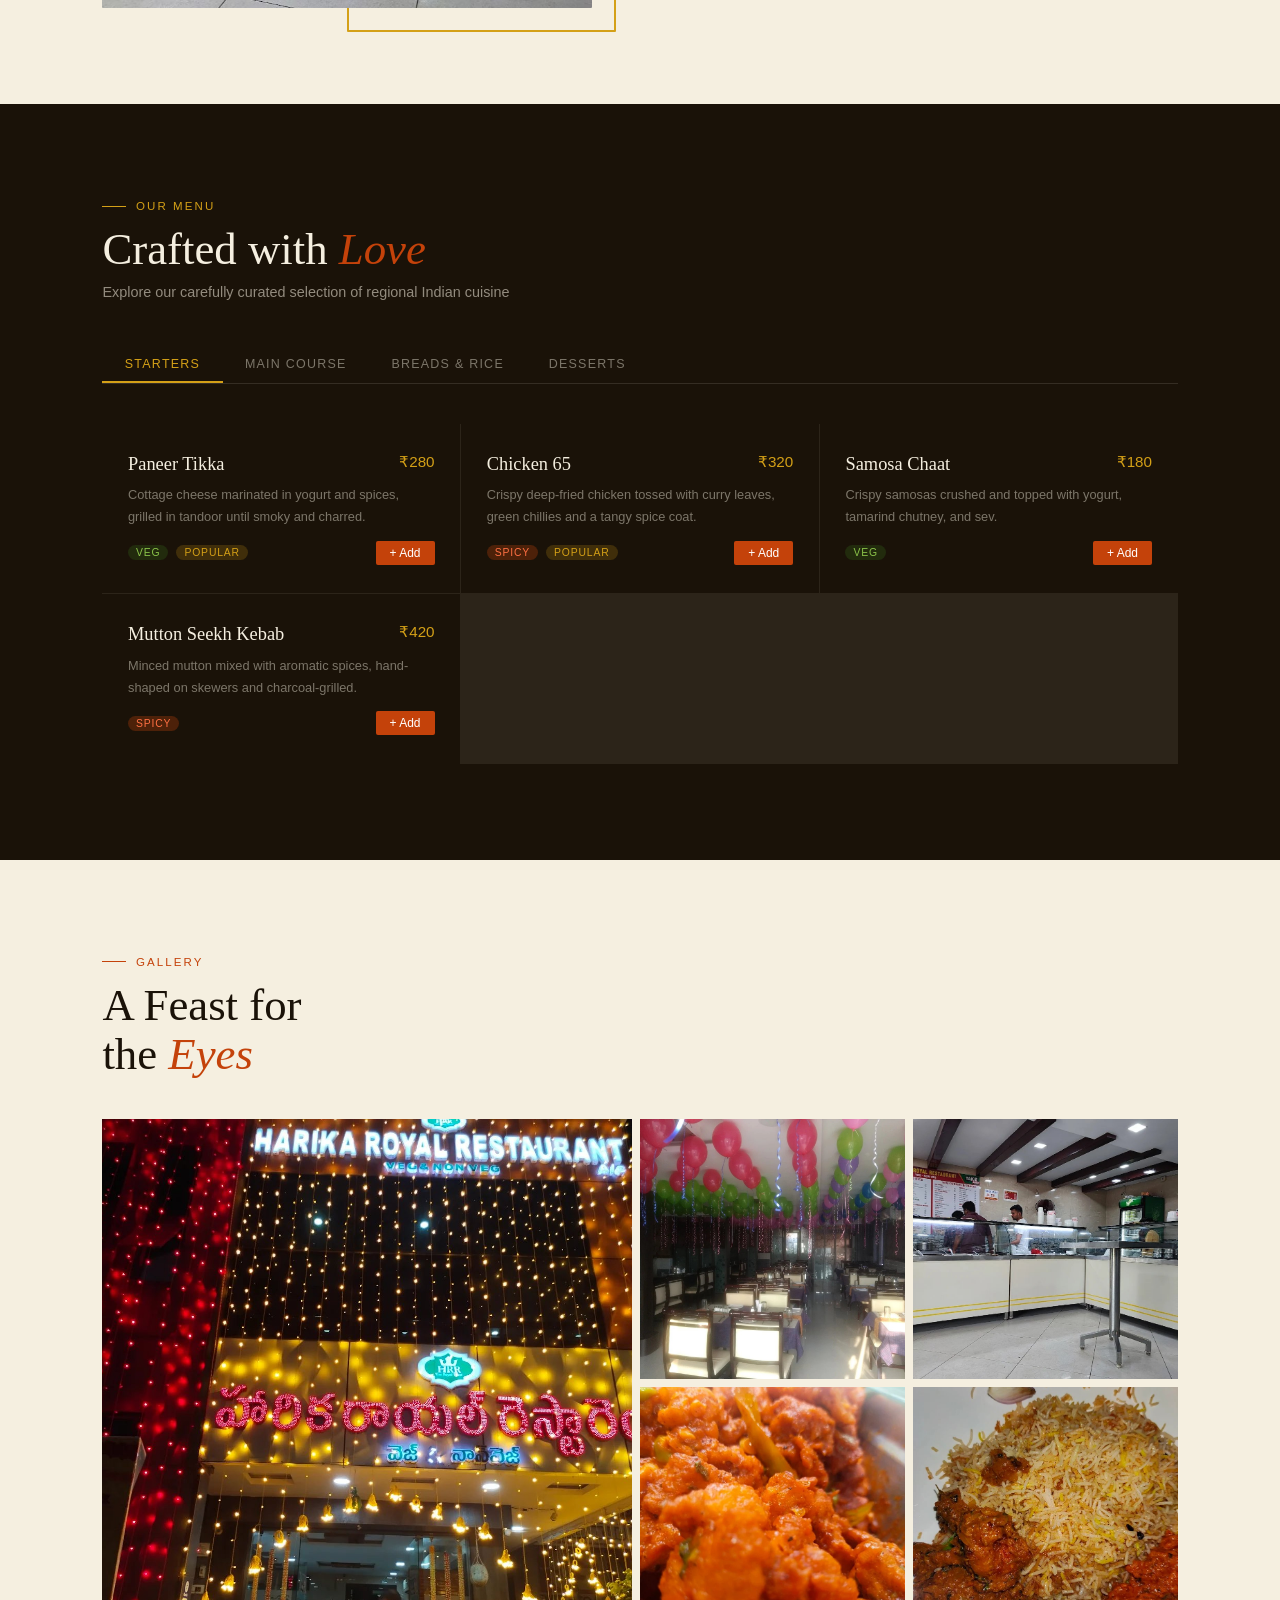
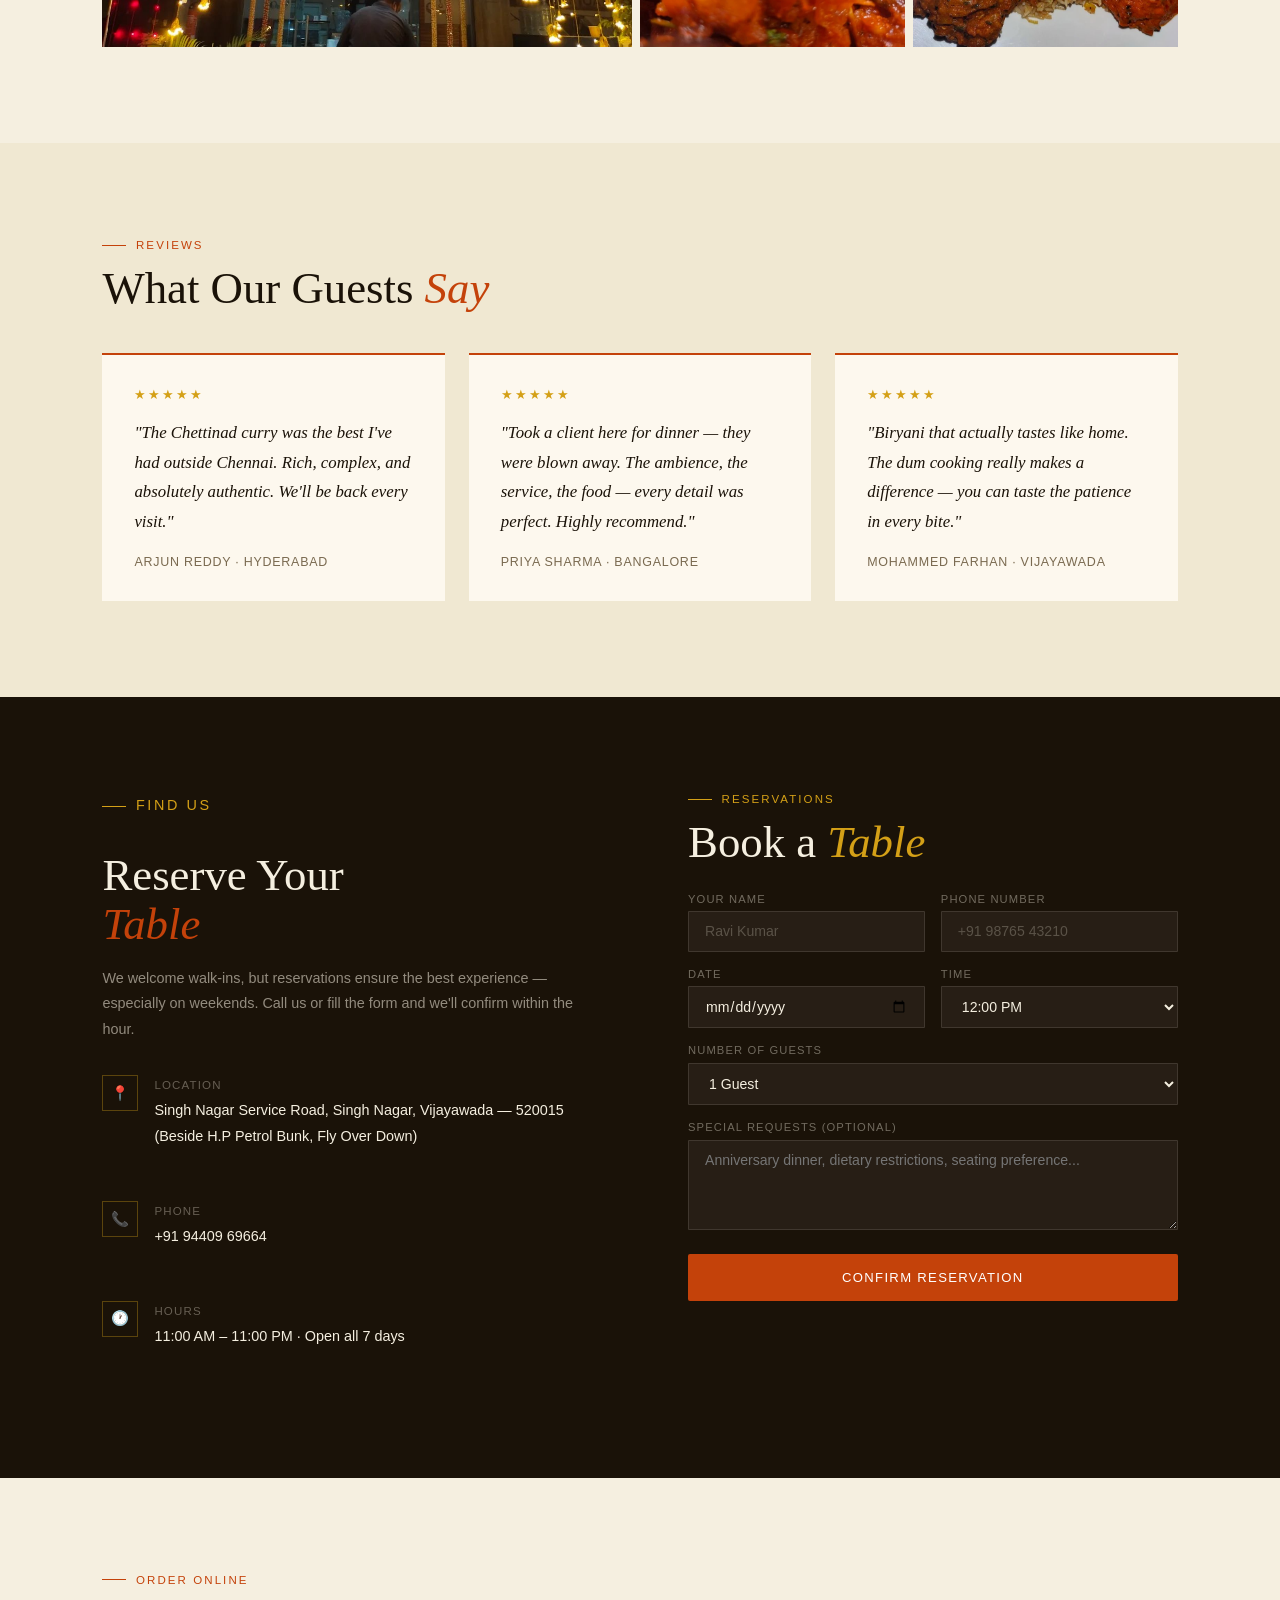
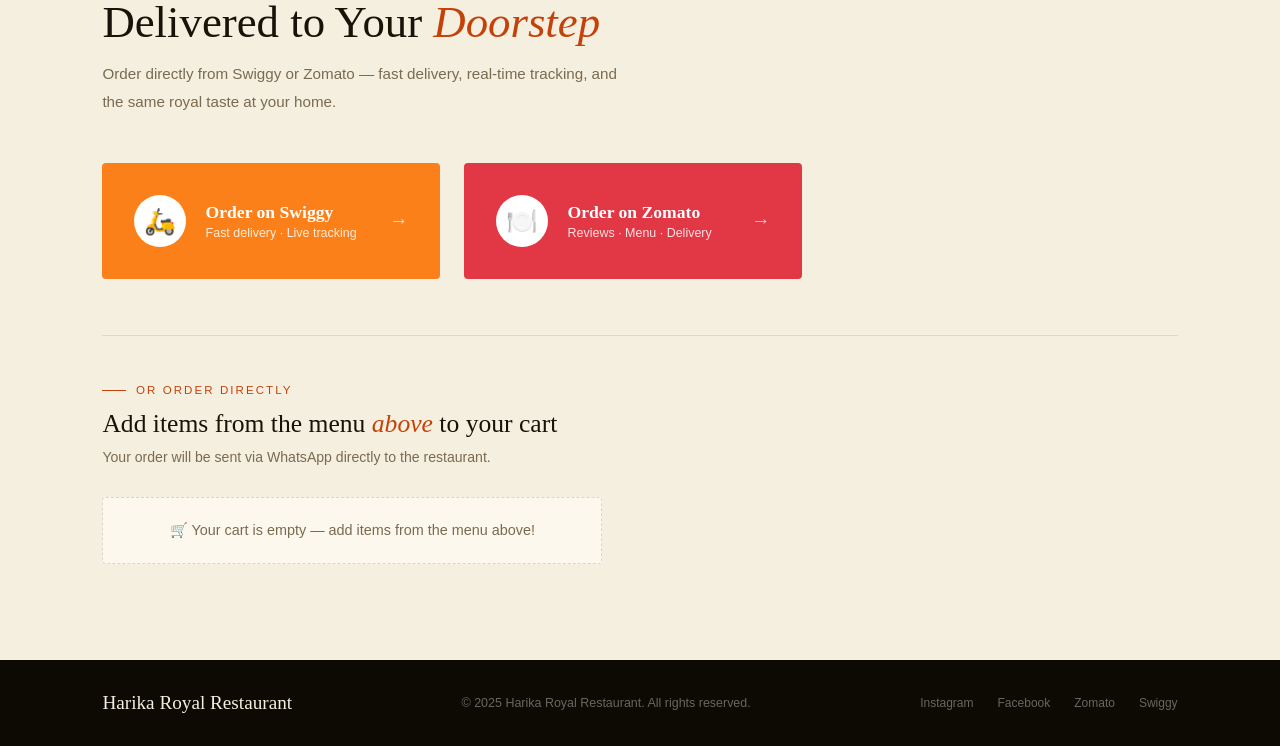
==== commit 8d64525f: "Update index.html" ====
--- a/index.html
+++ b/index.html
@@ -1,396 +1,1123 @@
 <!DOCTYPE html>
 <html lang="en">
 <head>
-  <meta charset="UTF-8" />
-  <meta name="viewport" content="width=device-width, initial-scale=1.0" />
-  <meta name="description" content="Sujan – Freelance Web Developer specializing in responsive websites, landing pages, and redesigns." />
-  <title>Sujan – Freelance Web Developer</title>
-  <link rel="preconnect" href="https://fonts.googleapis.com" />
-  <link rel="preconnect" href="https://fonts.gstatic.com" crossorigin />
-  <link href="https://fonts.googleapis.com/css2?family=Outfit:wght@300;400;500;600;700;800&family=Inter:wght@300;400;500;600&display=swap" rel="stylesheet" />
-  <link rel="stylesheet" href="style.css" />
-</head>
+<meta charset="UTF-8"/>
+<meta name="viewport" content="width=device-width, initial-scale=1.0"/>
+<title>Harika Royal Restaurant — Veg & Non-Veg</title>
+<link href="https://fonts.googleapis.com/css2?family=Cormorant+Garamond:ital,wght@0,300;0,400;0,600;1,300;1,400&family=DM+Sans:wght@300;400;500&display=swap" rel="stylesheet"/>
+<style>
+  *, *::before, *::after { margin: 0; padding: 0; box-sizing: border-box; }
+
+  :root {
+    --cream: #F5EFE0;
+    --dark: #1A1208;
+    --spice: #C4420A;
+    --gold: #D4A017;
+    --green: #2D5016;
+    --muted: #7A6A50;
+    --card-bg: #FDF8EE;
+  }
+
+  html { scroll-behavior: smooth; }
+
+  body {
+    background: var(--cream);
+    color: var(--dark);
+    font-family: 'DM Sans', sans-serif;
+    font-weight: 300;
+    overflow-x: hidden;
+  }
+
+  /* ── NAV ── */
+  nav {
+    position: fixed; top: 0; left: 0; right: 0; z-index: 100;
+    display: flex; align-items: center; justify-content: space-between;
+    padding: 1.2rem 5%;
+    background: rgba(245,239,224,0.92);
+    backdrop-filter: blur(12px);
+    border-bottom: 1px solid rgba(196,66,10,0.12);
+    transition: box-shadow 0.3s;
+  }
+  nav.scrolled { box-shadow: 0 2px 30px rgba(26,18,8,0.08); }
+  .nav-logo {
+    font-family: 'Cormorant Garamond', serif;
+    font-size: 1.6rem; font-weight: 600;
+    color: var(--spice); letter-spacing: 0.02em;
+  }
+  .nav-logo span { color: var(--dark); }
+  .nav-links { display: flex; gap: 2.2rem; list-style: none; }
+  .nav-links a {
+    text-decoration: none; font-size: 0.82rem; font-weight: 400;
+    color: var(--muted); letter-spacing: 0.08em; text-transform: uppercase;
+    transition: color 0.2s;
+  }
+  .nav-links a:hover { color: var(--spice); }
+  .nav-cta {
+    background: var(--spice); color: #fff !important;
+    padding: 0.5rem 1.2rem; border-radius: 2px;
+    color: white; text-decoration: none;
+    font-size: 0.78rem; font-weight: 500; letter-spacing: 0.1em; text-transform: uppercase;
+    transition: background 0.2s;
+  }
+  .nav-cta:hover { background: #a03408 !important; color: #fff; }
+  .hamburger { display: none; flex-direction: column; gap: 5px; cursor: pointer; }
+  .hamburger span { width: 24px; height: 1.5px; background: var(--dark); transition: 0.3s; }
+
+  /* ── HERO ── */
+  #hero {
+    min-height: 100vh;
+    display: grid; grid-template-columns: 1fr 1fr;
+    padding-top: 80px;
+  }
+  .hero-left {
+    display: flex; flex-direction: column; justify-content: center;
+    padding: 6% 5% 6% 8%;
+  }
+  .hero-tag {
+    font-size: 0.75rem; letter-spacing: 0.18em; text-transform: uppercase;
+    color: var(--spice); font-weight: 400; margin-bottom: 1.2rem;
+    display: flex; align-items: center; gap: 0.6rem;
+  }
+  .hero-tag::before { content: ''; width: 28px; height: 1px; background: var(--spice); }
+  h1 {
+    font-family: 'Cormorant Garamond', serif;
+    font-size: clamp(3rem, 5vw, 5rem);
+    font-weight: 300; line-height: 1.05;
+    color: var(--dark); margin-bottom: 1.6rem;
+  }
+  h1 em { color: var(--spice); font-style: italic; }
+  .hero-desc {
+    font-size: 0.95rem; line-height: 1.85;
+    color: var(--muted); max-width: 420px; margin-bottom: 2.4rem;
+  }
+  .hero-btns { display: flex; gap: 1rem; flex-wrap: wrap; }
+  .btn-primary {
+    background: var(--spice); color: #fff;
+    padding: 0.85rem 2rem; border: none; border-radius: 2px;
+    font-family: 'DM Sans', sans-serif; font-size: 0.82rem;
+    font-weight: 500; letter-spacing: 0.1em; text-transform: uppercase;
+    cursor: pointer; text-decoration: none; transition: background 0.2s, transform 0.15s;
+    display: inline-block;
+  }
+  .btn-primary:hover { background: #a03408; transform: translateY(-1px); }
+  .btn-outline {
+    background: transparent; color: var(--dark);
+    padding: 0.85rem 2rem; border: 1px solid rgba(26,18,8,0.25); border-radius: 2px;
+    font-family: 'DM Sans', sans-serif; font-size: 0.82rem;
+    font-weight: 400; letter-spacing: 0.1em; text-transform: uppercase;
+    cursor: pointer; text-decoration: none; transition: border-color 0.2s, transform 0.15s;
+    display: inline-block;
+  }
+  .btn-outline:hover { border-color: var(--spice); color: var(--spice); transform: translateY(-1px); }
+  .hero-stats {
+    display: flex; gap: 2.4rem; margin-top: 3rem;
+    padding-top: 2rem; border-top: 1px solid rgba(26,18,8,0.1);
+  }
+  .hero-stat-num {
+    font-family: 'Cormorant Garamond', serif;
+    font-size: 2rem; font-weight: 600; color: var(--spice);
+    line-height: 1;
+  }
+  .hero-stat-label { font-size: 0.75rem; color: var(--muted); margin-top: 4px; }
+
+  .hero-right {
+    position: relative; overflow: hidden;
+    background: var(--dark);
+  }
+  .hero-img {
+    width: 100%; height: 100%; object-fit: cover; opacity: 0.88;
+    display: block;
+  }
+  .hero-img-overlay {
+    position: absolute; inset: 0;
+    background: linear-gradient(135deg, rgba(196,66,10,0.18) 0%, transparent 60%);
+  }
+  .hero-badge {
+    position: absolute; bottom: 2.5rem; left: 2.5rem;
+    background: var(--cream); padding: 1rem 1.3rem;
+    border-left: 3px solid var(--spice);
+  }
+  .hero-badge-text {
+    font-family: 'Cormorant Garamond', serif;
+    font-size: 1.1rem; font-style: italic; color: var(--dark);
+  }
+  .hero-badge-sub { font-size: 0.72rem; color: var(--muted); letter-spacing: 0.08em; }
+
+  /* ── SECTION COMMONS ── */
+  section { padding: 6rem 8%; }
+  .section-tag {
+    font-size: 0.72rem; letter-spacing: 0.18em; text-transform: uppercase;
+    color: var(--spice); font-weight: 400; margin-bottom: 0.8rem;
+    display: flex; align-items: center; gap: 0.6rem;
+  }
+  .section-tag::before { content: ''; width: 24px; height: 1px; background: var(--spice); }
+  h2 {
+    font-family: 'Cormorant Garamond', serif;
+    font-size: clamp(2rem, 3.5vw, 3rem); font-weight: 300;
+    line-height: 1.1; color: var(--dark);
+  }
+  h2 em { font-style: italic; color: var(--spice); }
+
+  /* ── ABOUT ── */
+  #about {
+    display: grid; grid-template-columns: 1fr 1fr; gap: 6rem;
+    align-items: center;
+  }
+  .about-img-wrap {
+    position: relative;
+  }
+  .about-img {
+    width: 100%; border-radius: 1px; display: block;
+    aspect-ratio: 4/5; object-fit: cover;
+  }
+  .about-accent {
+    position: absolute; bottom: -1.5rem; right: -1.5rem;
+    width: 55%; aspect-ratio: 1;
+    border: 2px solid var(--gold); border-radius: 1px; z-index: -1;
+  }
+  .about-content h2 { margin-bottom: 1.4rem; }
+  .about-content p {
+    font-size: 0.95rem; line-height: 1.9; color: var(--muted); margin-bottom: 1.2rem;
+  }
+  .about-features { display: flex; flex-direction: column; gap: 0.9rem; margin-top: 1.6rem; }
+  .about-feature {
+    display: flex; align-items: flex-start; gap: 0.9rem;
+  }
+  .feature-dot {
+    width: 6px; height: 6px; border-radius: 50%;
+    background: var(--spice); margin-top: 6px; flex-shrink: 0;
+  }
+  .feature-text { font-size: 0.88rem; color: var(--dark); line-height: 1.6; }
+
+  /* ── MENU ── */
+  #menu { background: var(--dark); color: var(--cream); }
+  #menu .section-tag { color: var(--gold); }
+  #menu .section-tag::before { background: var(--gold); }
+  #menu h2 { color: var(--cream); margin-bottom: 0.6rem; }
+  .menu-sub {
+    font-size: 0.9rem; color: rgba(245,239,224,0.55); margin-bottom: 3rem;
+  }
+  .menu-tabs {
+    display: flex; gap: 0; margin-bottom: 2.5rem;
+    border-bottom: 1px solid rgba(245,239,224,0.12);
+  }
+  .menu-tab {
+    font-size: 0.78rem; letter-spacing: 0.1em; text-transform: uppercase;
+    color: rgba(245,239,224,0.45); padding: 0.6rem 1.4rem; cursor: pointer;
+    border-bottom: 2px solid transparent; transition: all 0.2s;
+    background: none; border-top: none; border-left: none; border-right: none;
+    font-family: 'DM Sans', sans-serif;
+  }
+  .menu-tab.active, .menu-tab:hover {
+    color: var(--gold); border-bottom-color: var(--gold);
+  }
+  .menu-grid {
+    display: grid; grid-template-columns: repeat(auto-fill, minmax(280px, 1fr)); gap: 1px;
+    background: rgba(245,239,224,0.08);
+  }
+  .menu-card {
+    background: var(--dark); padding: 1.8rem 1.6rem;
+    transition: background 0.2s;
+    display: none;
+  }
+  .menu-card.visible { display: block; }
+  .menu-card:hover { background: rgba(245,239,224,0.04); }
+  .menu-card-top {
+    display: flex; justify-content: space-between; align-items: flex-start;
+    margin-bottom: 0.6rem;
+  }
+  .menu-item-name {
+    font-family: 'Cormorant Garamond', serif;
+    font-size: 1.15rem; font-weight: 400; color: var(--cream);
+    line-height: 1.2;
+  }
+  .menu-price {
+    font-size: 0.95rem; color: var(--gold); font-weight: 500; white-space: nowrap;
+  }
+  .menu-item-desc {
+    font-size: 0.8rem; color: rgba(245,239,224,0.45); line-height: 1.7;
+    margin-bottom: 0.8rem;
+  }
+  .menu-badges { display: flex; gap: 0.5rem; flex-wrap: wrap; }
+  .badge {
+    font-size: 0.65rem; letter-spacing: 0.08em; text-transform: uppercase;
+    padding: 2px 8px; border-radius: 20px;
+  }
+  .badge-veg { background: rgba(45,80,22,0.4); color: #8BC34A; }
+  .badge-spicy { background: rgba(196,66,10,0.3); color: #FF7043; }
+  .badge-popular { background: rgba(212,160,23,0.2); color: var(--gold); }
+
+  /* ── GALLERY ── */
+  #gallery h2 { margin-bottom: 2.5rem; }
+  .gallery-grid {
+    display: grid;
+    grid-template-columns: 2fr 1fr 1fr;
+    grid-template-rows: 260px 260px;
+    gap: 8px;
+  }
+  .gallery-item {
+    overflow: hidden; position: relative; cursor: pointer;
+  }
+  .gallery-item:first-child { grid-row: span 2; }
+  .gallery-item img {
+    width: 100%; height: 100%; object-fit: cover;
+    transition: transform 0.5s ease;
+  }
+  .gallery-item:hover img { transform: scale(1.05); }
+  .gallery-item-overlay {
+    position: absolute; inset: 0;
+    background: rgba(26,18,8,0); transition: background 0.3s;
+    display: flex; align-items: center; justify-content: center;
+  }
+  .gallery-item:hover .gallery-item-overlay { background: rgba(26,18,8,0.35); }
+
+  /* ── TESTIMONIALS ── */
+  #testimonials { background: #F0E8D2; }
+  #testimonials h2 { margin-bottom: 2.5rem; }
+  .testimonials-grid {
+    display: grid; grid-template-columns: repeat(3, 1fr); gap: 1.5rem;
+  }
+  .testimonial-card {
+    background: var(--card-bg); padding: 2rem;
+    border-top: 2px solid var(--spice);
+  }
+  .stars { color: var(--gold); font-size: 0.8rem; margin-bottom: 1rem; letter-spacing: 2px; }
+  .testimonial-text {
+    font-family: 'Cormorant Garamond', serif;
+    font-size: 1.05rem; font-style: italic; line-height: 1.75;
+    color: var(--dark); margin-bottom: 1.2rem;
+  }
+  .testimonial-author {
+    font-size: 0.78rem; font-weight: 500; color: var(--muted);
+    letter-spacing: 0.06em; text-transform: uppercase;
+  }
+
+  /* ── CONTACT ── */
+  #contact {
+    display: grid; grid-template-columns: 1fr 1fr; gap: 6rem; background: var(--dark); color: var(--cream);
+  }
+  #contact .section-tag { color: var(--gold); }
+  #contact .section-tag::before { background: var(--gold); }
+  #contact h2 { color: var(--cream); margin-bottom: 1rem; }
+  .contact-info p { font-size: 0.9rem; color: rgba(245,239,224,0.55); margin-bottom: 2rem; line-height: 1.8; }
+  .contact-details { display: flex; flex-direction: column; gap: 1.2rem; }
+  .contact-item { display: flex; align-items: flex-start; gap: 1rem; }
+  .contact-icon {
+    width: 36px; height: 36px; border: 1px solid rgba(212,160,23,0.35);
+    display: flex; align-items: center; justify-content: center;
+    color: var(--gold); font-size: 0.9rem; flex-shrink: 0;
+  }
+  .contact-item-text p:first-child {
+    font-size: 0.72rem; letter-spacing: 0.1em; text-transform: uppercase;
+    color: rgba(245,239,224,0.35); margin-bottom: 2px;
+  }
+  .contact-item-text p:last-child { font-size: 0.9rem; color: var(--cream); }
+
+  .reservation-form { display: flex; flex-direction: column; gap: 1rem; }
+  .form-row { display: grid; grid-template-columns: 1fr 1fr; gap: 1rem; }
+  .form-group { display: flex; flex-direction: column; gap: 0.4rem; }
+  .form-group label {
+    font-size: 0.7rem; letter-spacing: 0.1em; text-transform: uppercase;
+    color: rgba(245,239,224,0.4);
+  }
+  .form-group input, .form-group select, .form-group textarea {
+    background: rgba(245,239,224,0.06);
+    border: 1px solid rgba(245,239,224,0.12);
+    color: var(--cream); font-family: 'DM Sans', sans-serif;
+    font-size: 0.88rem; padding: 0.7rem 1rem; border-radius: 1px;
+    outline: none; transition: border-color 0.2s;
+  }
+  .form-group input::placeholder { color: rgba(245,239,224,0.25); }
+  .form-group input:focus, .form-group select:focus, .form-group textarea:focus {
+    border-color: var(--gold);
+  }
+  .form-group select option { background: var(--dark); }
+  .form-group textarea { resize: vertical; min-height: 90px; }
+
+  /* ── FOOTER ── */
+  footer {
+    background: #0D0A04; color: rgba(245,239,224,0.4);
+    padding: 2rem 8%;
+    display: flex; justify-content: space-between; align-items: center;
+    font-size: 0.78rem;
+  }
+  .footer-logo {
+    font-family: 'Cormorant Garamond', serif;
+    font-size: 1.2rem; color: var(--cream);
+  }
+  .footer-links { display: flex; gap: 1.5rem; }
+  .footer-links a {
+    color: rgba(245,239,224,0.4); text-decoration: none;
+    font-size: 0.75rem; transition: color 0.2s;
+  }
+  .footer-links a:hover { color: var(--gold); }
+
+  /* ── ANIMATIONS ── */
+  .fade-up {
+    opacity: 0; transform: translateY(28px);
+    transition: opacity 0.7s ease, transform 0.7s ease;
+  }
+  .fade-up.visible { opacity: 1; transform: translateY(0); }
+
+  /* ── RESPONSIVE ── */
+  @media (max-width: 900px) {
+    #hero { grid-template-columns: 1fr; }
+    .hero-right { height: 45vh; }
+    .hero-left { padding: 5% 6%; }
+    #about { grid-template-columns: 1fr; gap: 3rem; }
+    .about-accent { display: none; }
+    .testimonials-grid { grid-template-columns: 1fr; }
+    .gallery-grid { grid-template-columns: 1fr 1fr; grid-template-rows: auto; }
+    .gallery-item:first-child { grid-row: span 1; }
+    #contact { grid-template-columns: 1fr; gap: 3rem; }
+    .form-row { grid-template-columns: 1fr; }
+    .nav-links { display: none; }
+    .hamburger { display: flex; }
+    footer { flex-direction: column; gap: 1rem; text-align: center; }
+  }
+  /* ── ADD TO CART BTN ── */
+  .add-cart-btn {
+    background: var(--spice); color: #fff;
+    border: none; border-radius: 2px;
+    padding: 5px 14px; font-size: 0.75rem; font-weight: 500;
+    cursor: pointer; font-family: 'DM Sans', sans-serif;
+    transition: background 0.2s, transform 0.15s;
+    white-space: nowrap;
+  }
+  .add-cart-btn:hover { background: #a03408; }
+  .add-cart-btn.added { background: #2D5016; }
+</style>
 <body>
 
-  <!-- ===== NAVBAR ===== -->
-  <nav class="navbar" id="navbar">
-    <div class="nav-container">
-      <a href="#home" class="nav-logo">
-        <span class="logo-icon">⬡</span>
-        <span>Sujan</span>
-      </a>
-      <ul class="nav-links" id="nav-links">
-        <li><a href="#about" class="nav-link">About</a></li>
-        <li><a href="#services" class="nav-link">Services</a></li>
-        <li><a href="#projects" class="nav-link">Projects</a></li>
-        <li><a href="#pricing" class="nav-link">Pricing</a></li>
-        <li><a href="#testimonials" class="nav-link">Reviews</a></li>
-        <li><a href="#contact" class="nav-link">Contact</a></li>
-      </ul>
-      <a href="#contact" class="btn btn-nav">Get Started</a>
-      <button class="hamburger" id="hamburger" aria-label="Toggle menu">
-        <span></span><span></span><span></span>
-      </button>
-    </div>
-  </nav>
-
-  <!-- ===== HERO ===== -->
-  <section class="hero" id="home">
-    <div class="hero-bg"></div>
-    <div class="hero-overlay"></div>
-    <div class="hero-content reveal">
-      <h1 class="hero-title">
-        Professional Websites for Small Businesses<br />
-        <span class="gradient-text">Launch your website in 7 days.</span>
-      </h1>
-      <p class="hero-subtitle">
-        I create modern, responsive websites that help businesses grow online. From landing pages to full redesigns, I deliver high-quality web solutions tailored to your needs.
-      </p>
-      <div class="hero-cta">
-        <a href="#services" class="btn btn-primary">Explore Services</a>
-        <a href="#about" class="btn btn-ghost">Our Story →</a>
-      </div>
-    </div>
-    <div class="hero-scroll-hint">
-      <span>Scroll to explore</span>
-      <div class="scroll-arrow"></div>
-    </div>
-  </section>
-
-  <!-- ===== ABOUT ===== -->
-  <section class="about section" id="about">
-    <div class="container">
-      <div class="about-grid">
-        <div class="about-visual reveal">
-          <div class="about-card-wrap">
-            <div class="about-glow-card">
-              <div class="about-icon-grid">
-                <div class="icon-tile" style="--d:0.0s">🚀</div>
-                <div class="icon-tile" style="--d:0.1s">💡</div>
-                <div class="icon-tile" style="--d:0.2s">🔒</div>
-                <div class="icon-tile" style="--d:0.3s">📊</div>
-                <div class="icon-tile" style="--d:0.4s">🌐</div>
-                <div class="icon-tile" style="--d:0.5s">⚡</div>
-                <div class="icon-tile" style="--d:0.6s">🎯</div>
-                <div class="icon-tile" style="--d:0.7s">🤝</div>
-                <div class="icon-tile" style="--d:0.8s">✨</div>
-              </div>
-              <div class="about-badge-float">
-                <span class="badge-dot"></span> Freelance Developer · Vijayawada
-              </div>
+<!-- NAV -->
+<nav id="navbar">
+  <div class="nav-logo">Harika<span> Royal</span></div>
+  <ul class="nav-links">
+    <li><a href="#about">Our Story</a></li>
+    <li><a href="#menu">Menu</a></li>
+    <li><a href="#order">Order Online</a></li>
+    <li><a href="#gallery">Gallery</a></li>
+    <li><a href="#testimonials">Reviews</a></li>
+    <li><a href="#contact" class="nav-cta">Reserve a Table</a></li>
+  </ul>
+  <button onclick="toggleCart()" style="display:flex;align-items:center;gap:6px;background:var(--dark);color:var(--cream);padding:0.45rem 1rem;border-radius:2px;font-size:0.8rem;font-weight:500;border:none;cursor:pointer;position:relative;">
+    🛒 Cart <span id="cart-count" style="background:var(--spice);color:#fff;border-radius:50%;width:18px;height:18px;display:none;align-items:center;justify-content:center;font-size:0.65rem;font-weight:700;margin-left:2px;">0</span>
+  </button>
+  <div class="hamburger" onclick="toggleMenu()">
+    <span></span><span></span><span></span>
+  </div>
+</nav>
+
+<!-- HERO -->
+<section id="hero">
+  <div class="hero-left fade-up">
+    <p class="hero-tag">Veg & Non-Veg · Singh Nagar, Vijayawada</p>
+    <h1>Royal Flavours,<br>Humble <em>Heart</em></h1>
+    <p class="hero-desc">Harika Royal Restaurant is Vijayawada's beloved family dining destination — serving authentic Biryani, Mughlai, Punjabi &amp; Chinese cuisine with love, freshness, and royal hospitality.</p>
+    <div class="hero-btns">
+      <a href="#order" class="btn-primary">🍽️ Order Food</a>
+      <a href="#contact" class="btn-outline">Book a Table</a>
+    </div>
+    <div class="hero-stats">
+      <div>
+        <div class="hero-stat-num">4.0★</div>
+        <div class="hero-stat-label">Justdial rating</div>
+      </div>
+      <div>
+        <div class="hero-stat-num">1300+</div>
+        <div class="hero-stat-label">Happy reviews</div>
+      </div>
+      <div>
+        <div class="hero-stat-num">11 AM</div>
+        <div class="hero-stat-label">Open till 11 PM</div>
+      </div>
+    </div>
+  </div>
+  <div class="hero-right">
+    <img src="[data-uri]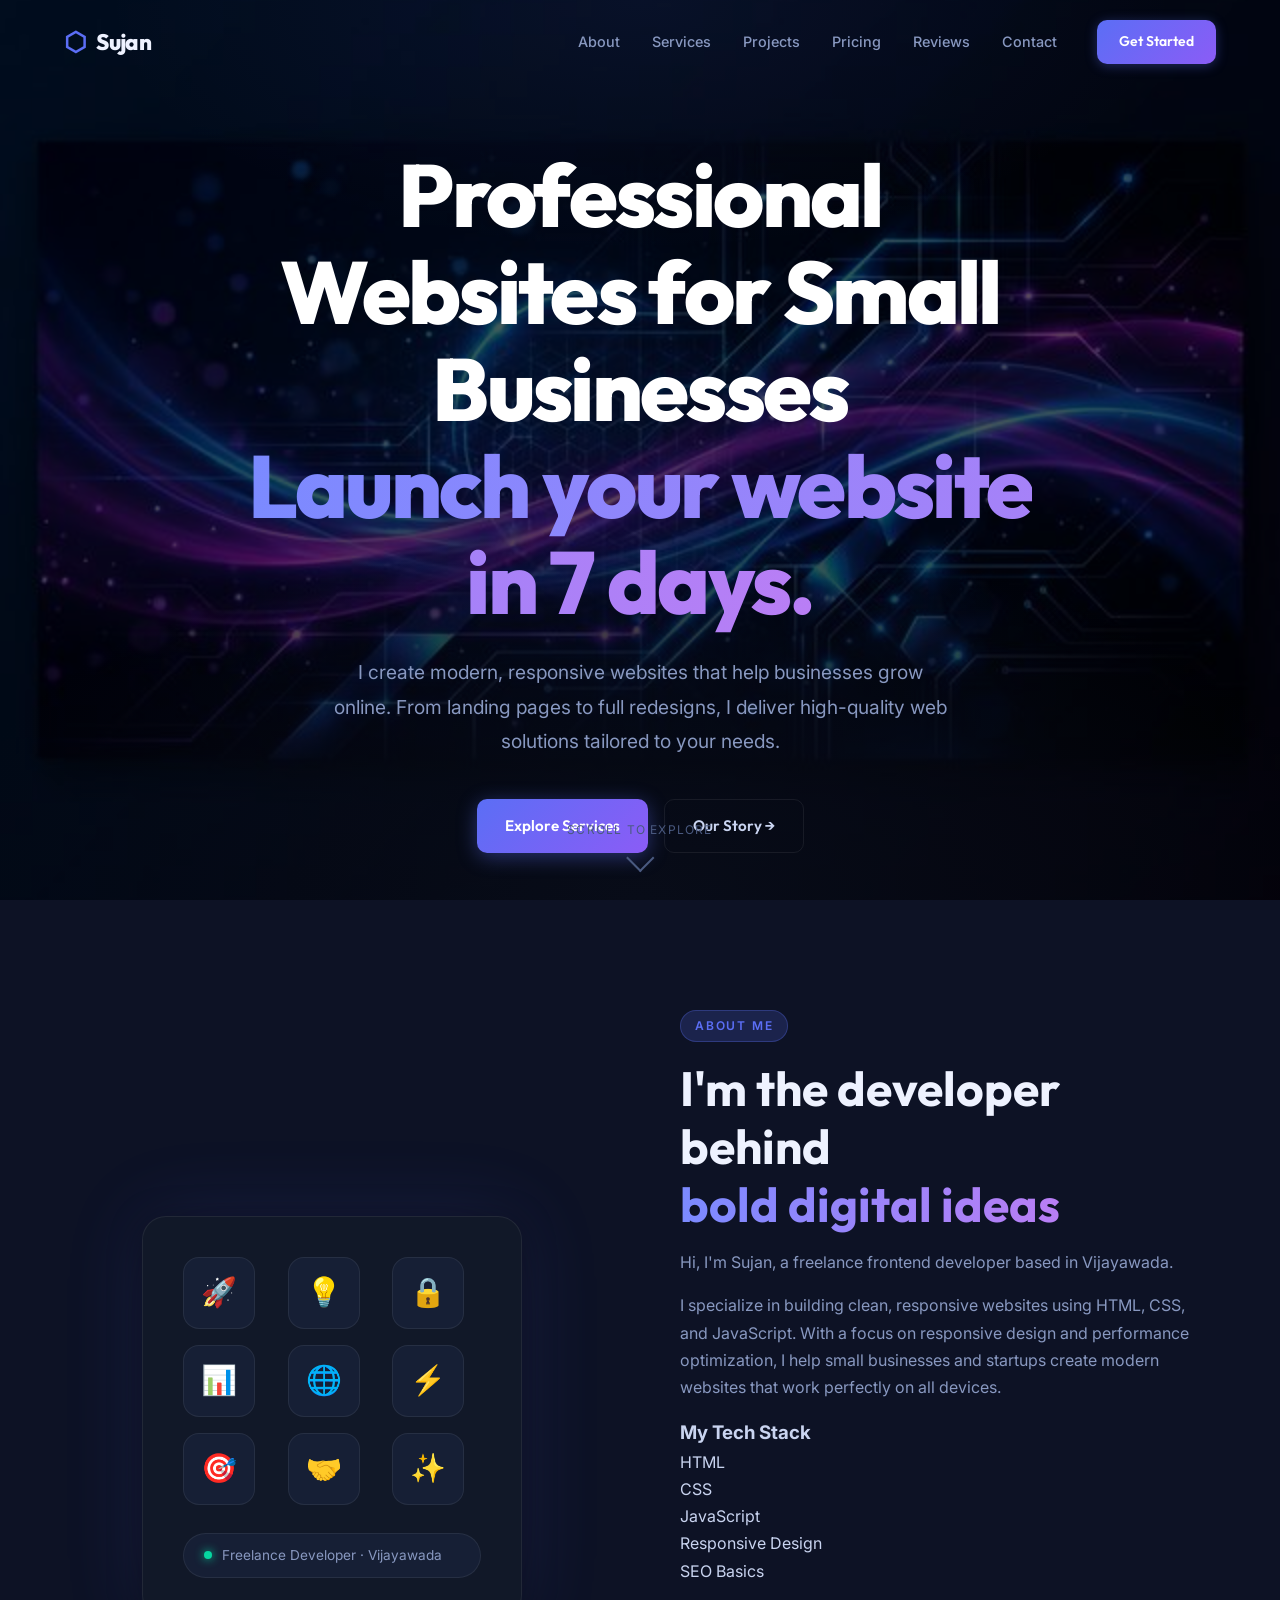
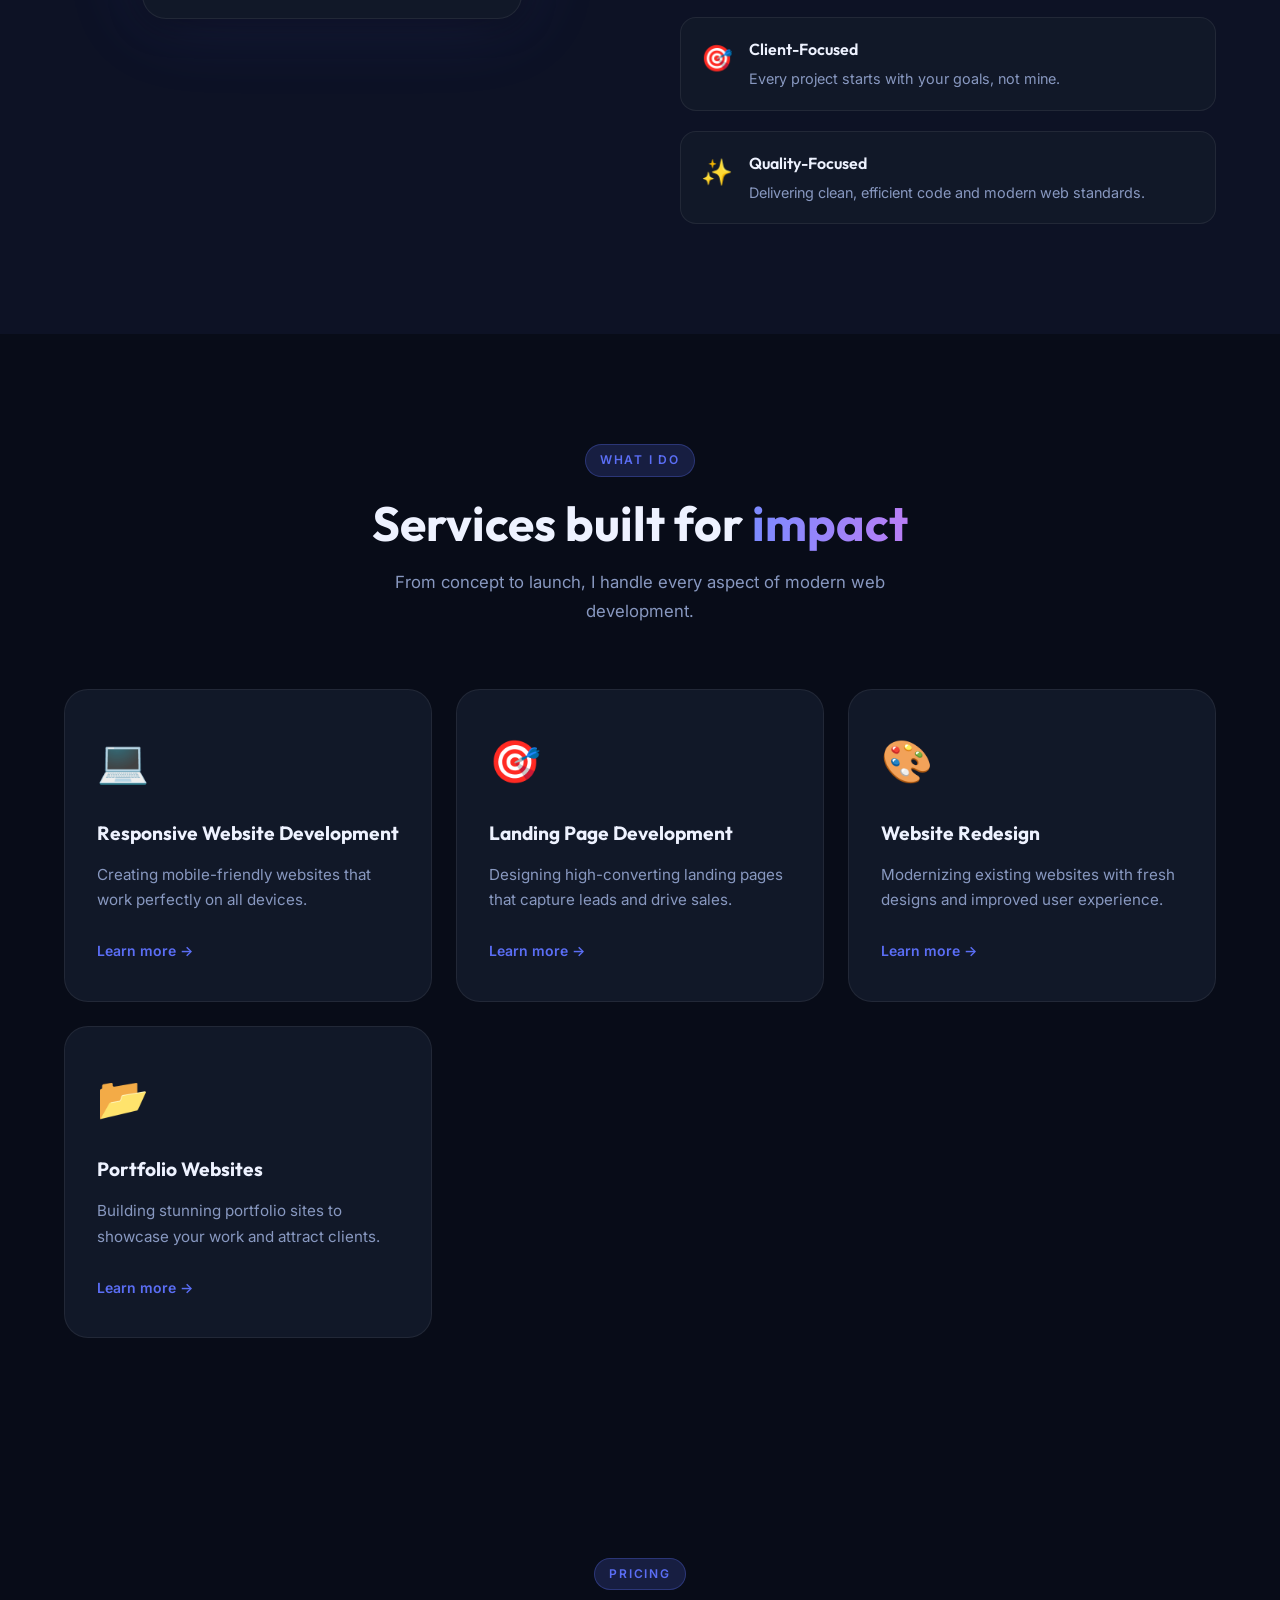
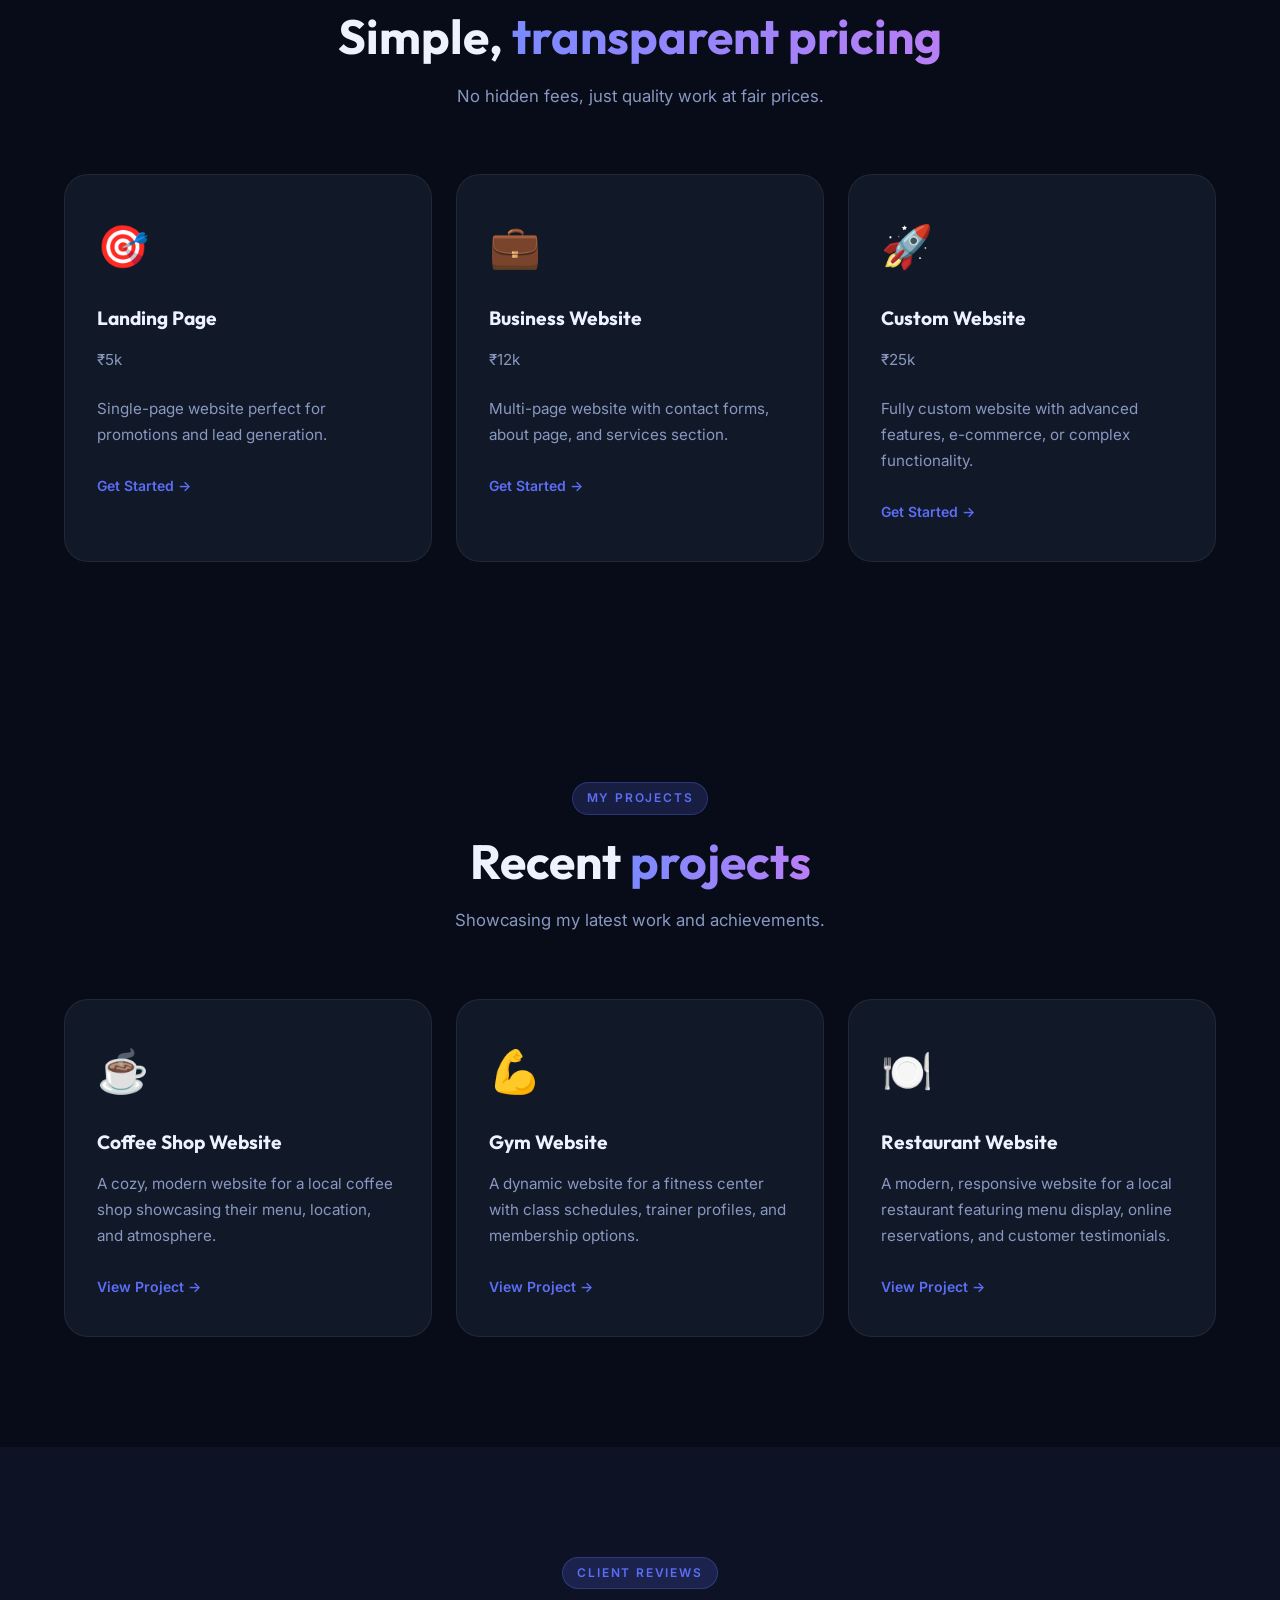
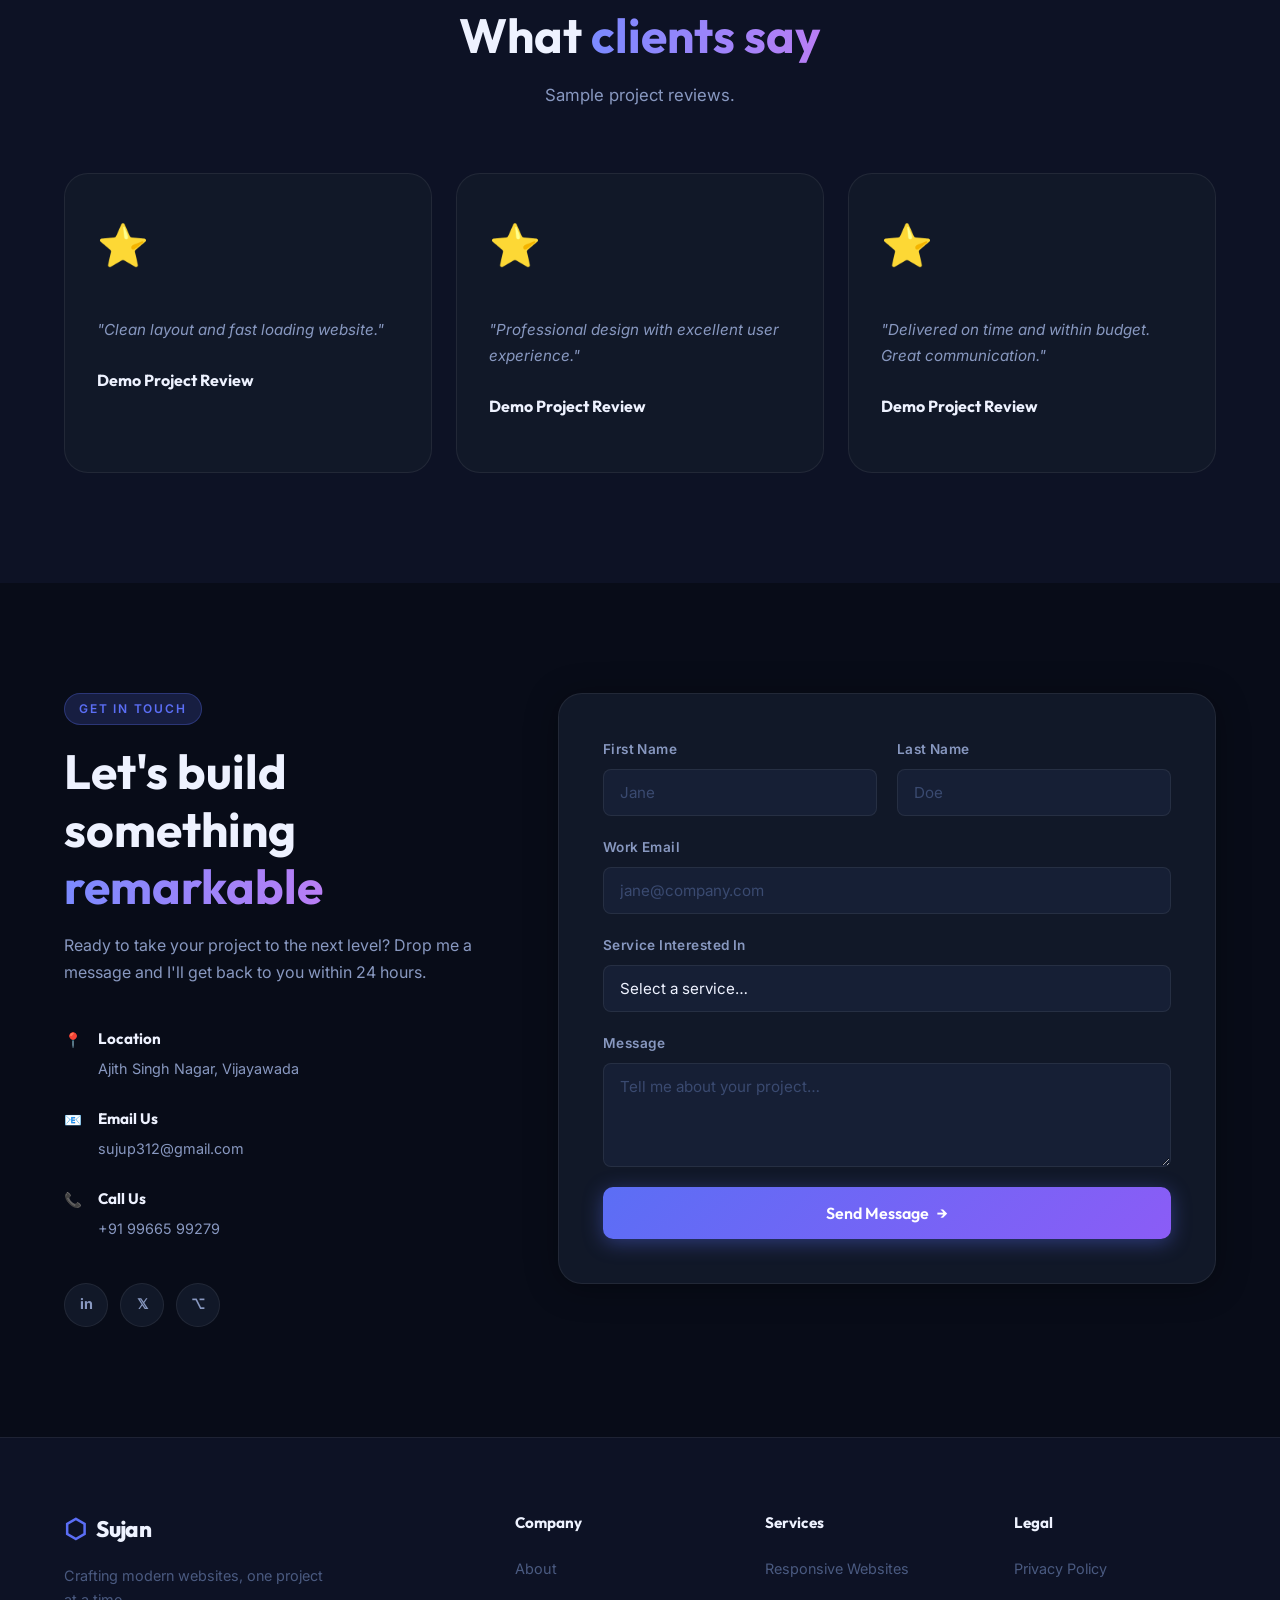
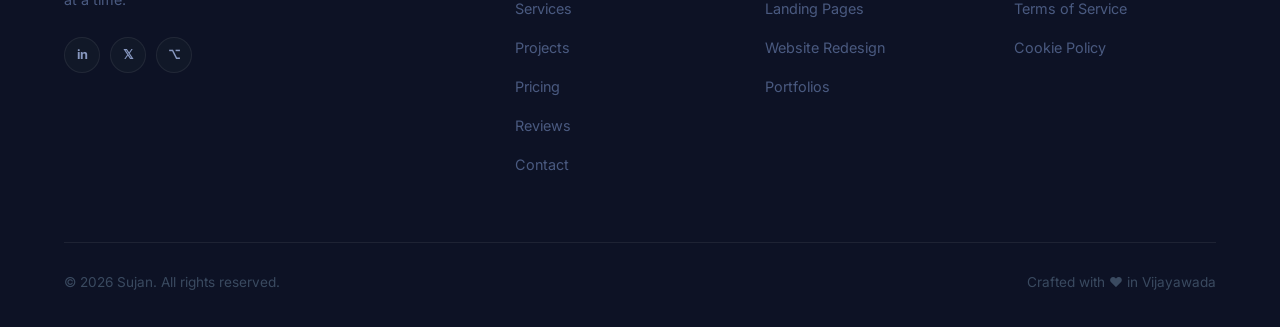
==== commit 5dc3cbe6: "Update index.html" ====
--- a/index.html
+++ b/index.html
@@ -1,1123 +1,396 @@
 <!DOCTYPE html>
 <html lang="en">
 <head>
-<meta charset="UTF-8"/>
-<meta name="viewport" content="width=device-width, initial-scale=1.0"/>
-<title>Harika Royal Restaurant — Veg & Non-Veg</title>
-<link href="https://fonts.googleapis.com/css2?family=Cormorant+Garamond:ital,wght@0,300;0,400;0,600;1,300;1,400&family=DM+Sans:wght@300;400;500&display=swap" rel="stylesheet"/>
-<style>
-  *, *::before, *::after { margin: 0; padding: 0; box-sizing: border-box; }
-
-  :root {
-    --cream: #F5EFE0;
-    --dark: #1A1208;
-    --spice: #C4420A;
-    --gold: #D4A017;
-    --green: #2D5016;
-    --muted: #7A6A50;
-    --card-bg: #FDF8EE;
-  }
-
-  html { scroll-behavior: smooth; }
-
-  body {
-    background: var(--cream);
-    color: var(--dark);
-    font-family: 'DM Sans', sans-serif;
-    font-weight: 300;
-    overflow-x: hidden;
-  }
-
-  /* ── NAV ── */
-  nav {
-    position: fixed; top: 0; left: 0; right: 0; z-index: 100;
-    display: flex; align-items: center; justify-content: space-between;
-    padding: 1.2rem 5%;
-    background: rgba(245,239,224,0.92);
-    backdrop-filter: blur(12px);
-    border-bottom: 1px solid rgba(196,66,10,0.12);
-    transition: box-shadow 0.3s;
-  }
-  nav.scrolled { box-shadow: 0 2px 30px rgba(26,18,8,0.08); }
-  .nav-logo {
-    font-family: 'Cormorant Garamond', serif;
-    font-size: 1.6rem; font-weight: 600;
-    color: var(--spice); letter-spacing: 0.02em;
-  }
-  .nav-logo span { color: var(--dark); }
-  .nav-links { display: flex; gap: 2.2rem; list-style: none; }
-  .nav-links a {
-    text-decoration: none; font-size: 0.82rem; font-weight: 400;
-    color: var(--muted); letter-spacing: 0.08em; text-transform: uppercase;
-    transition: color 0.2s;
-  }
-  .nav-links a:hover { color: var(--spice); }
-  .nav-cta {
-    background: var(--spice); color: #fff !important;
-    padding: 0.5rem 1.2rem; border-radius: 2px;
-    color: white; text-decoration: none;
-    font-size: 0.78rem; font-weight: 500; letter-spacing: 0.1em; text-transform: uppercase;
-    transition: background 0.2s;
-  }
-  .nav-cta:hover { background: #a03408 !important; color: #fff; }
-  .hamburger { display: none; flex-direction: column; gap: 5px; cursor: pointer; }
-  .hamburger span { width: 24px; height: 1.5px; background: var(--dark); transition: 0.3s; }
-
-  /* ── HERO ── */
-  #hero {
-    min-height: 100vh;
-    display: grid; grid-template-columns: 1fr 1fr;
-    padding-top: 80px;
-  }
-  .hero-left {
-    display: flex; flex-direction: column; justify-content: center;
-    padding: 6% 5% 6% 8%;
-  }
-  .hero-tag {
-    font-size: 0.75rem; letter-spacing: 0.18em; text-transform: uppercase;
-    color: var(--spice); font-weight: 400; margin-bottom: 1.2rem;
-    display: flex; align-items: center; gap: 0.6rem;
-  }
-  .hero-tag::before { content: ''; width: 28px; height: 1px; background: var(--spice); }
-  h1 {
-    font-family: 'Cormorant Garamond', serif;
-    font-size: clamp(3rem, 5vw, 5rem);
-    font-weight: 300; line-height: 1.05;
-    color: var(--dark); margin-bottom: 1.6rem;
-  }
-  h1 em { color: var(--spice); font-style: italic; }
-  .hero-desc {
-    font-size: 0.95rem; line-height: 1.85;
-    color: var(--muted); max-width: 420px; margin-bottom: 2.4rem;
-  }
-  .hero-btns { display: flex; gap: 1rem; flex-wrap: wrap; }
-  .btn-primary {
-    background: var(--spice); color: #fff;
-    padding: 0.85rem 2rem; border: none; border-radius: 2px;
-    font-family: 'DM Sans', sans-serif; font-size: 0.82rem;
-    font-weight: 500; letter-spacing: 0.1em; text-transform: uppercase;
-    cursor: pointer; text-decoration: none; transition: background 0.2s, transform 0.15s;
-    display: inline-block;
-  }
-  .btn-primary:hover { background: #a03408; transform: translateY(-1px); }
-  .btn-outline {
-    background: transparent; color: var(--dark);
-    padding: 0.85rem 2rem; border: 1px solid rgba(26,18,8,0.25); border-radius: 2px;
-    font-family: 'DM Sans', sans-serif; font-size: 0.82rem;
-    font-weight: 400; letter-spacing: 0.1em; text-transform: uppercase;
-    cursor: pointer; text-decoration: none; transition: border-color 0.2s, transform 0.15s;
-    display: inline-block;
-  }
-  .btn-outline:hover { border-color: var(--spice); color: var(--spice); transform: translateY(-1px); }
-  .hero-stats {
-    display: flex; gap: 2.4rem; margin-top: 3rem;
-    padding-top: 2rem; border-top: 1px solid rgba(26,18,8,0.1);
-  }
-  .hero-stat-num {
-    font-family: 'Cormorant Garamond', serif;
-    font-size: 2rem; font-weight: 600; color: var(--spice);
-    line-height: 1;
-  }
-  .hero-stat-label { font-size: 0.75rem; color: var(--muted); margin-top: 4px; }
-
-  .hero-right {
-    position: relative; overflow: hidden;
-    background: var(--dark);
-  }
-  .hero-img {
-    width: 100%; height: 100%; object-fit: cover; opacity: 0.88;
-    display: block;
-  }
-  .hero-img-overlay {
-    position: absolute; inset: 0;
-    background: linear-gradient(135deg, rgba(196,66,10,0.18) 0%, transparent 60%);
-  }
-  .hero-badge {
-    position: absolute; bottom: 2.5rem; left: 2.5rem;
-    background: var(--cream); padding: 1rem 1.3rem;
-    border-left: 3px solid var(--spice);
-  }
-  .hero-badge-text {
-    font-family: 'Cormorant Garamond', serif;
-    font-size: 1.1rem; font-style: italic; color: var(--dark);
-  }
-  .hero-badge-sub { font-size: 0.72rem; color: var(--muted); letter-spacing: 0.08em; }
-
-  /* ── SECTION COMMONS ── */
-  section { padding: 6rem 8%; }
-  .section-tag {
-    font-size: 0.72rem; letter-spacing: 0.18em; text-transform: uppercase;
-    color: var(--spice); font-weight: 400; margin-bottom: 0.8rem;
-    display: flex; align-items: center; gap: 0.6rem;
-  }
-  .section-tag::before { content: ''; width: 24px; height: 1px; background: var(--spice); }
-  h2 {
-    font-family: 'Cormorant Garamond', serif;
-    font-size: clamp(2rem, 3.5vw, 3rem); font-weight: 300;
-    line-height: 1.1; color: var(--dark);
-  }
-  h2 em { font-style: italic; color: var(--spice); }
-
-  /* ── ABOUT ── */
-  #about {
-    display: grid; grid-template-columns: 1fr 1fr; gap: 6rem;
-    align-items: center;
-  }
-  .about-img-wrap {
-    position: relative;
-  }
-  .about-img {
-    width: 100%; border-radius: 1px; display: block;
-    aspect-ratio: 4/5; object-fit: cover;
-  }
-  .about-accent {
-    position: absolute; bottom: -1.5rem; right: -1.5rem;
-    width: 55%; aspect-ratio: 1;
-    border: 2px solid var(--gold); border-radius: 1px; z-index: -1;
-  }
-  .about-content h2 { margin-bottom: 1.4rem; }
-  .about-content p {
-    font-size: 0.95rem; line-height: 1.9; color: var(--muted); margin-bottom: 1.2rem;
-  }
-  .about-features { display: flex; flex-direction: column; gap: 0.9rem; margin-top: 1.6rem; }
-  .about-feature {
-    display: flex; align-items: flex-start; gap: 0.9rem;
-  }
-  .feature-dot {
-    width: 6px; height: 6px; border-radius: 50%;
-    background: var(--spice); margin-top: 6px; flex-shrink: 0;
-  }
-  .feature-text { font-size: 0.88rem; color: var(--dark); line-height: 1.6; }
-
-  /* ── MENU ── */
-  #menu { background: var(--dark); color: var(--cream); }
-  #menu .section-tag { color: var(--gold); }
-  #menu .section-tag::before { background: var(--gold); }
-  #menu h2 { color: var(--cream); margin-bottom: 0.6rem; }
-  .menu-sub {
-    font-size: 0.9rem; color: rgba(245,239,224,0.55); margin-bottom: 3rem;
-  }
-  .menu-tabs {
-    display: flex; gap: 0; margin-bottom: 2.5rem;
-    border-bottom: 1px solid rgba(245,239,224,0.12);
-  }
-  .menu-tab {
-    font-size: 0.78rem; letter-spacing: 0.1em; text-transform: uppercase;
-    color: rgba(245,239,224,0.45); padding: 0.6rem 1.4rem; cursor: pointer;
-    border-bottom: 2px solid transparent; transition: all 0.2s;
-    background: none; border-top: none; border-left: none; border-right: none;
-    font-family: 'DM Sans', sans-serif;
-  }
-  .menu-tab.active, .menu-tab:hover {
-    color: var(--gold); border-bottom-color: var(--gold);
-  }
-  .menu-grid {
-    display: grid; grid-template-columns: repeat(auto-fill, minmax(280px, 1fr)); gap: 1px;
-    background: rgba(245,239,224,0.08);
-  }
-  .menu-card {
-    background: var(--dark); padding: 1.8rem 1.6rem;
-    transition: background 0.2s;
-    display: none;
-  }
-  .menu-card.visible { display: block; }
-  .menu-card:hover { background: rgba(245,239,224,0.04); }
-  .menu-card-top {
-    display: flex; justify-content: space-between; align-items: flex-start;
-    margin-bottom: 0.6rem;
-  }
-  .menu-item-name {
-    font-family: 'Cormorant Garamond', serif;
-    font-size: 1.15rem; font-weight: 400; color: var(--cream);
-    line-height: 1.2;
-  }
-  .menu-price {
-    font-size: 0.95rem; color: var(--gold); font-weight: 500; white-space: nowrap;
-  }
-  .menu-item-desc {
-    font-size: 0.8rem; color: rgba(245,239,224,0.45); line-height: 1.7;
-    margin-bottom: 0.8rem;
-  }
-  .menu-badges { display: flex; gap: 0.5rem; flex-wrap: wrap; }
-  .badge {
-    font-size: 0.65rem; letter-spacing: 0.08em; text-transform: uppercase;
-    padding: 2px 8px; border-radius: 20px;
-  }
-  .badge-veg { background: rgba(45,80,22,0.4); color: #8BC34A; }
-  .badge-spicy { background: rgba(196,66,10,0.3); color: #FF7043; }
-  .badge-popular { background: rgba(212,160,23,0.2); color: var(--gold); }
-
-  /* ── GALLERY ── */
-  #gallery h2 { margin-bottom: 2.5rem; }
-  .gallery-grid {
-    display: grid;
-    grid-template-columns: 2fr 1fr 1fr;
-    grid-template-rows: 260px 260px;
-    gap: 8px;
-  }
-  .gallery-item {
-    overflow: hidden; position: relative; cursor: pointer;
-  }
-  .gallery-item:first-child { grid-row: span 2; }
-  .gallery-item img {
-    width: 100%; height: 100%; object-fit: cover;
-    transition: transform 0.5s ease;
-  }
-  .gallery-item:hover img { transform: scale(1.05); }
-  .gallery-item-overlay {
-    position: absolute; inset: 0;
-    background: rgba(26,18,8,0); transition: background 0.3s;
-    display: flex; align-items: center; justify-content: center;
-  }
-  .gallery-item:hover .gallery-item-overlay { background: rgba(26,18,8,0.35); }
-
-  /* ── TESTIMONIALS ── */
-  #testimonials { background: #F0E8D2; }
-  #testimonials h2 { margin-bottom: 2.5rem; }
-  .testimonials-grid {
-    display: grid; grid-template-columns: repeat(3, 1fr); gap: 1.5rem;
-  }
-  .testimonial-card {
-    background: var(--card-bg); padding: 2rem;
-    border-top: 2px solid var(--spice);
-  }
-  .stars { color: var(--gold); font-size: 0.8rem; margin-bottom: 1rem; letter-spacing: 2px; }
-  .testimonial-text {
-    font-family: 'Cormorant Garamond', serif;
-    font-size: 1.05rem; font-style: italic; line-height: 1.75;
-    color: var(--dark); margin-bottom: 1.2rem;
-  }
-  .testimonial-author {
-    font-size: 0.78rem; font-weight: 500; color: var(--muted);
-    letter-spacing: 0.06em; text-transform: uppercase;
-  }
-
-  /* ── CONTACT ── */
-  #contact {
-    display: grid; grid-template-columns: 1fr 1fr; gap: 6rem; background: var(--dark); color: var(--cream);
-  }
-  #contact .section-tag { color: var(--gold); }
-  #contact .section-tag::before { background: var(--gold); }
-  #contact h2 { color: var(--cream); margin-bottom: 1rem; }
-  .contact-info p { font-size: 0.9rem; color: rgba(245,239,224,0.55); margin-bottom: 2rem; line-height: 1.8; }
-  .contact-details { display: flex; flex-direction: column; gap: 1.2rem; }
-  .contact-item { display: flex; align-items: flex-start; gap: 1rem; }
-  .contact-icon {
-    width: 36px; height: 36px; border: 1px solid rgba(212,160,23,0.35);
-    display: flex; align-items: center; justify-content: center;
-    color: var(--gold); font-size: 0.9rem; flex-shrink: 0;
-  }
-  .contact-item-text p:first-child {
-    font-size: 0.72rem; letter-spacing: 0.1em; text-transform: uppercase;
-    color: rgba(245,239,224,0.35); margin-bottom: 2px;
-  }
-  .contact-item-text p:last-child { font-size: 0.9rem; color: var(--cream); }
-
-  .reservation-form { display: flex; flex-direction: column; gap: 1rem; }
-  .form-row { display: grid; grid-template-columns: 1fr 1fr; gap: 1rem; }
-  .form-group { display: flex; flex-direction: column; gap: 0.4rem; }
-  .form-group label {
-    font-size: 0.7rem; letter-spacing: 0.1em; text-transform: uppercase;
-    color: rgba(245,239,224,0.4);
-  }
-  .form-group input, .form-group select, .form-group textarea {
-    background: rgba(245,239,224,0.06);
-    border: 1px solid rgba(245,239,224,0.12);
-    color: var(--cream); font-family: 'DM Sans', sans-serif;
-    font-size: 0.88rem; padding: 0.7rem 1rem; border-radius: 1px;
-    outline: none; transition: border-color 0.2s;
-  }
-  .form-group input::placeholder { color: rgba(245,239,224,0.25); }
-  .form-group input:focus, .form-group select:focus, .form-group textarea:focus {
-    border-color: var(--gold);
-  }
-  .form-group select option { background: var(--dark); }
-  .form-group textarea { resize: vertical; min-height: 90px; }
-
-  /* ── FOOTER ── */
-  footer {
-    background: #0D0A04; color: rgba(245,239,224,0.4);
-    padding: 2rem 8%;
-    display: flex; justify-content: space-between; align-items: center;
-    font-size: 0.78rem;
-  }
-  .footer-logo {
-    font-family: 'Cormorant Garamond', serif;
-    font-size: 1.2rem; color: var(--cream);
-  }
-  .footer-links { display: flex; gap: 1.5rem; }
-  .footer-links a {
-    color: rgba(245,239,224,0.4); text-decoration: none;
-    font-size: 0.75rem; transition: color 0.2s;
-  }
-  .footer-links a:hover { color: var(--gold); }
-
-  /* ── ANIMATIONS ── */
-  .fade-up {
-    opacity: 0; transform: translateY(28px);
-    transition: opacity 0.7s ease, transform 0.7s ease;
-  }
-  .fade-up.visible { opacity: 1; transform: translateY(0); }
-
-  /* ── RESPONSIVE ── */
-  @media (max-width: 900px) {
-    #hero { grid-template-columns: 1fr; }
-    .hero-right { height: 45vh; }
-    .hero-left { padding: 5% 6%; }
-    #about { grid-template-columns: 1fr; gap: 3rem; }
-    .about-accent { display: none; }
-    .testimonials-grid { grid-template-columns: 1fr; }
-    .gallery-grid { grid-template-columns: 1fr 1fr; grid-template-rows: auto; }
-    .gallery-item:first-child { grid-row: span 1; }
-    #contact { grid-template-columns: 1fr; gap: 3rem; }
-    .form-row { grid-template-columns: 1fr; }
-    .nav-links { display: none; }
-    .hamburger { display: flex; }
-    footer { flex-direction: column; gap: 1rem; text-align: center; }
-  }
-  /* ── ADD TO CART BTN ── */
-  .add-cart-btn {
-    background: var(--spice); color: #fff;
-    border: none; border-radius: 2px;
-    padding: 5px 14px; font-size: 0.75rem; font-weight: 500;
-    cursor: pointer; font-family: 'DM Sans', sans-serif;
-    transition: background 0.2s, transform 0.15s;
-    white-space: nowrap;
-  }
-  .add-cart-btn:hover { background: #a03408; }
-  .add-cart-btn.added { background: #2D5016; }
-</style>
+  <meta charset="UTF-8" />
+  <meta name="viewport" content="width=device-width, initial-scale=1.0" />
+  <meta name="description" content="Sujan – Freelance Web Developer specializing in responsive websites, landing pages, and redesigns." />
+  <title>Sujan – Freelance Web Developer</title>
+  <link rel="preconnect" href="https://fonts.googleapis.com" />
+  <link rel="preconnect" href="https://fonts.gstatic.com" crossorigin />
+  <link href="https://fonts.googleapis.com/css2?family=Outfit:wght@300;400;500;600;700;800&family=Inter:wght@300;400;500;600&display=swap" rel="stylesheet" />
+  <link rel="stylesheet" href="style.css" />
+</head>
 <body>
 
-<!-- NAV -->
-<nav id="navbar">
-  <div class="nav-logo">Harika<span> Royal</span></div>
-  <ul class="nav-links">
-    <li><a href="#about">Our Story</a></li>
-    <li><a href="#menu">Menu</a></li>
-    <li><a href="#order">Order Online</a></li>
-    <li><a href="#gallery">Gallery</a></li>
-    <li><a href="#testimonials">Reviews</a></li>
-    <li><a href="#contact" class="nav-cta">Reserve a Table</a></li>
-  </ul>
-  <button onclick="toggleCart()" style="display:flex;align-items:center;gap:6px;background:var(--dark);color:var(--cream);padding:0.45rem 1rem;border-radius:2px;font-size:0.8rem;font-weight:500;border:none;cursor:pointer;position:relative;">
-    🛒 Cart <span id="cart-count" style="background:var(--spice);color:#fff;border-radius:50%;width:18px;height:18px;display:none;align-items:center;justify-content:center;font-size:0.65rem;font-weight:700;margin-left:2px;">0</span>
-  </button>
-  <div class="hamburger" onclick="toggleMenu()">
-    <span></span><span></span><span></span>
-  </div>
-</nav>
-
-<!-- HERO -->
-<section id="hero">
-  <div class="hero-left fade-up">
-    <p class="hero-tag">Veg & Non-Veg · Singh Nagar, Vijayawada</p>
-    <h1>Royal Flavours,<br>Humble <em>Heart</em></h1>
-    <p class="hero-desc">Harika Royal Restaurant is Vijayawada's beloved family dining destination — serving authentic Biryani, Mughlai, Punjabi &amp; Chinese cuisine with love, freshness, and royal hospitality.</p>
-    <div class="hero-btns">
-      <a href="#order" class="btn-primary">🍽️ Order Food</a>
-      <a href="#contact" class="btn-outline">Book a Table</a>
-    </div>
-    <div class="hero-stats">
-      <div>
-        <div class="hero-stat-num">4.0★</div>
-        <div class="hero-stat-label">Justdial rating</div>
-      </div>
-      <div>
-        <div class="hero-stat-num">1300+</div>
-        <div class="hero-stat-label">Happy reviews</div>
-      </div>
-      <div>
-        <div class="hero-stat-num">11 AM</div>
-        <div class="hero-stat-label">Open till 11 PM</div>
-      </div>
-    </div>
-  </div>
-  <div class="hero-right">
-    <img src="[data-uri]